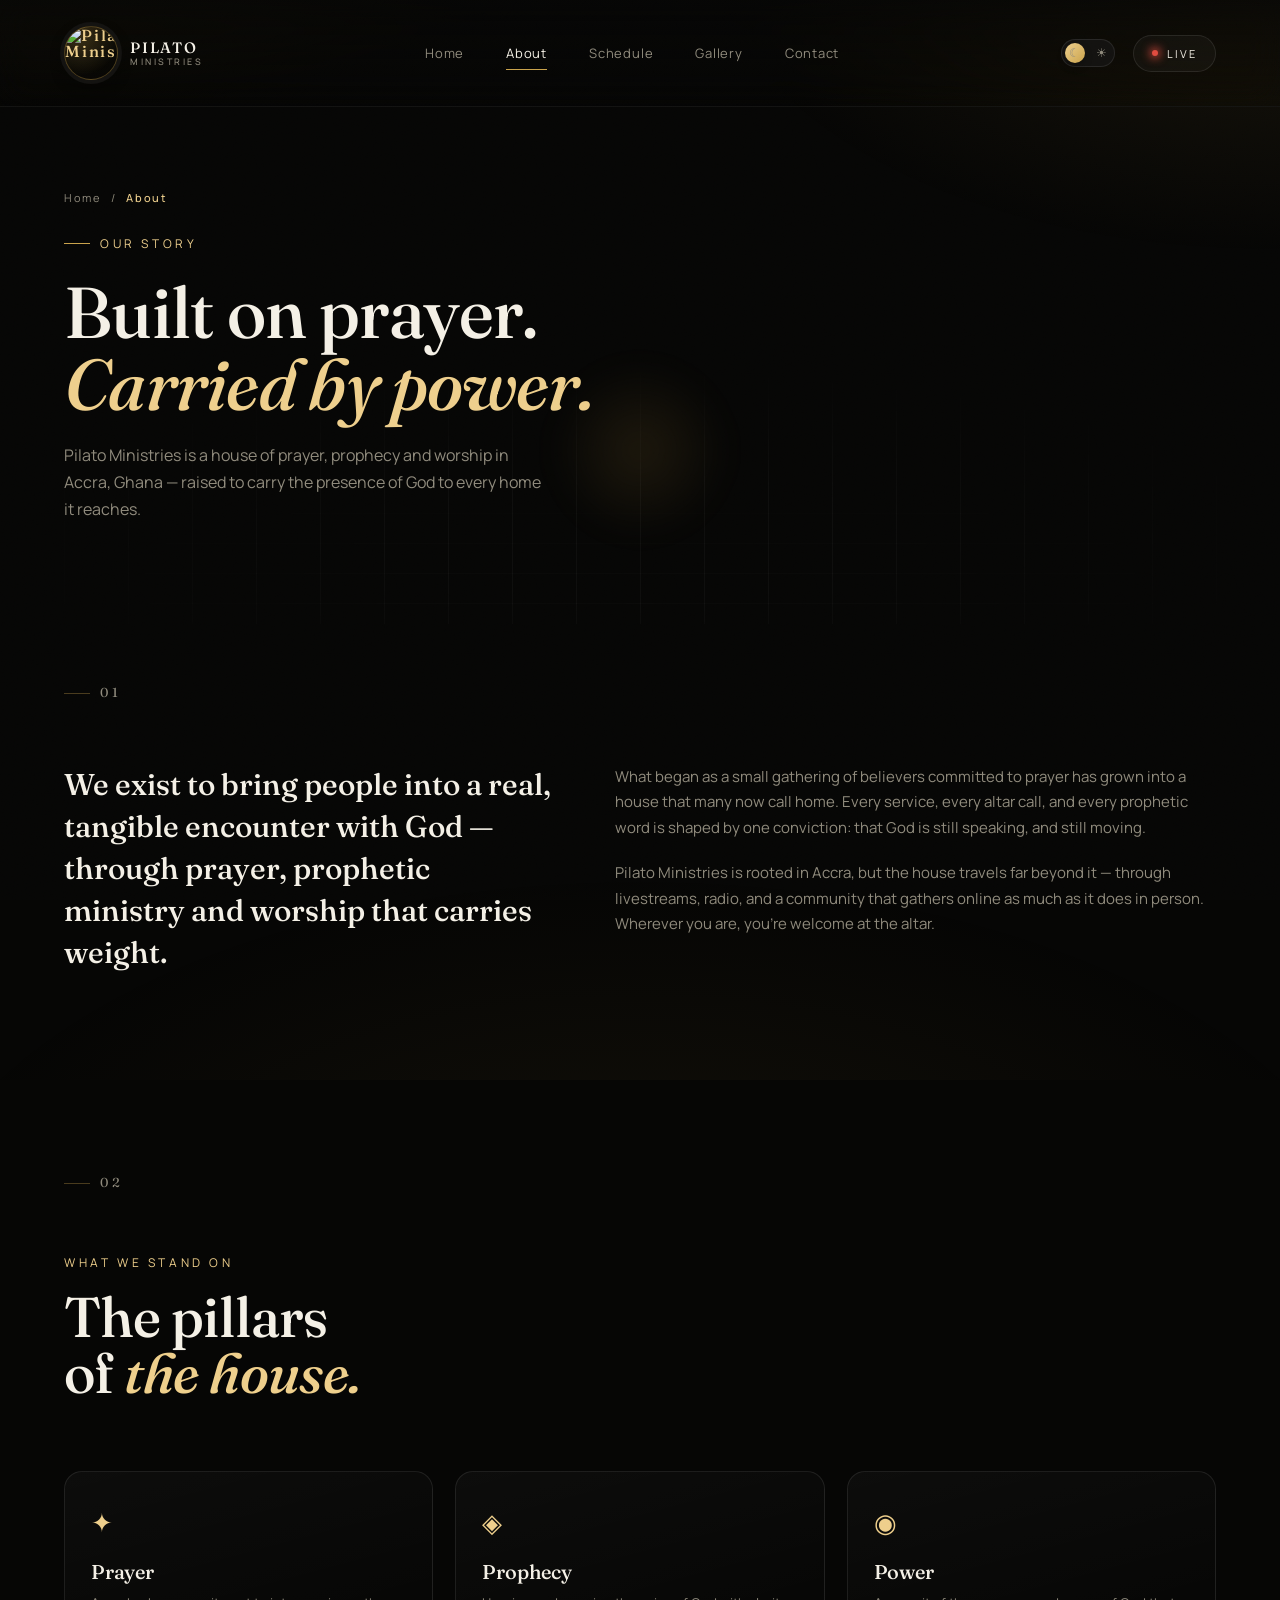
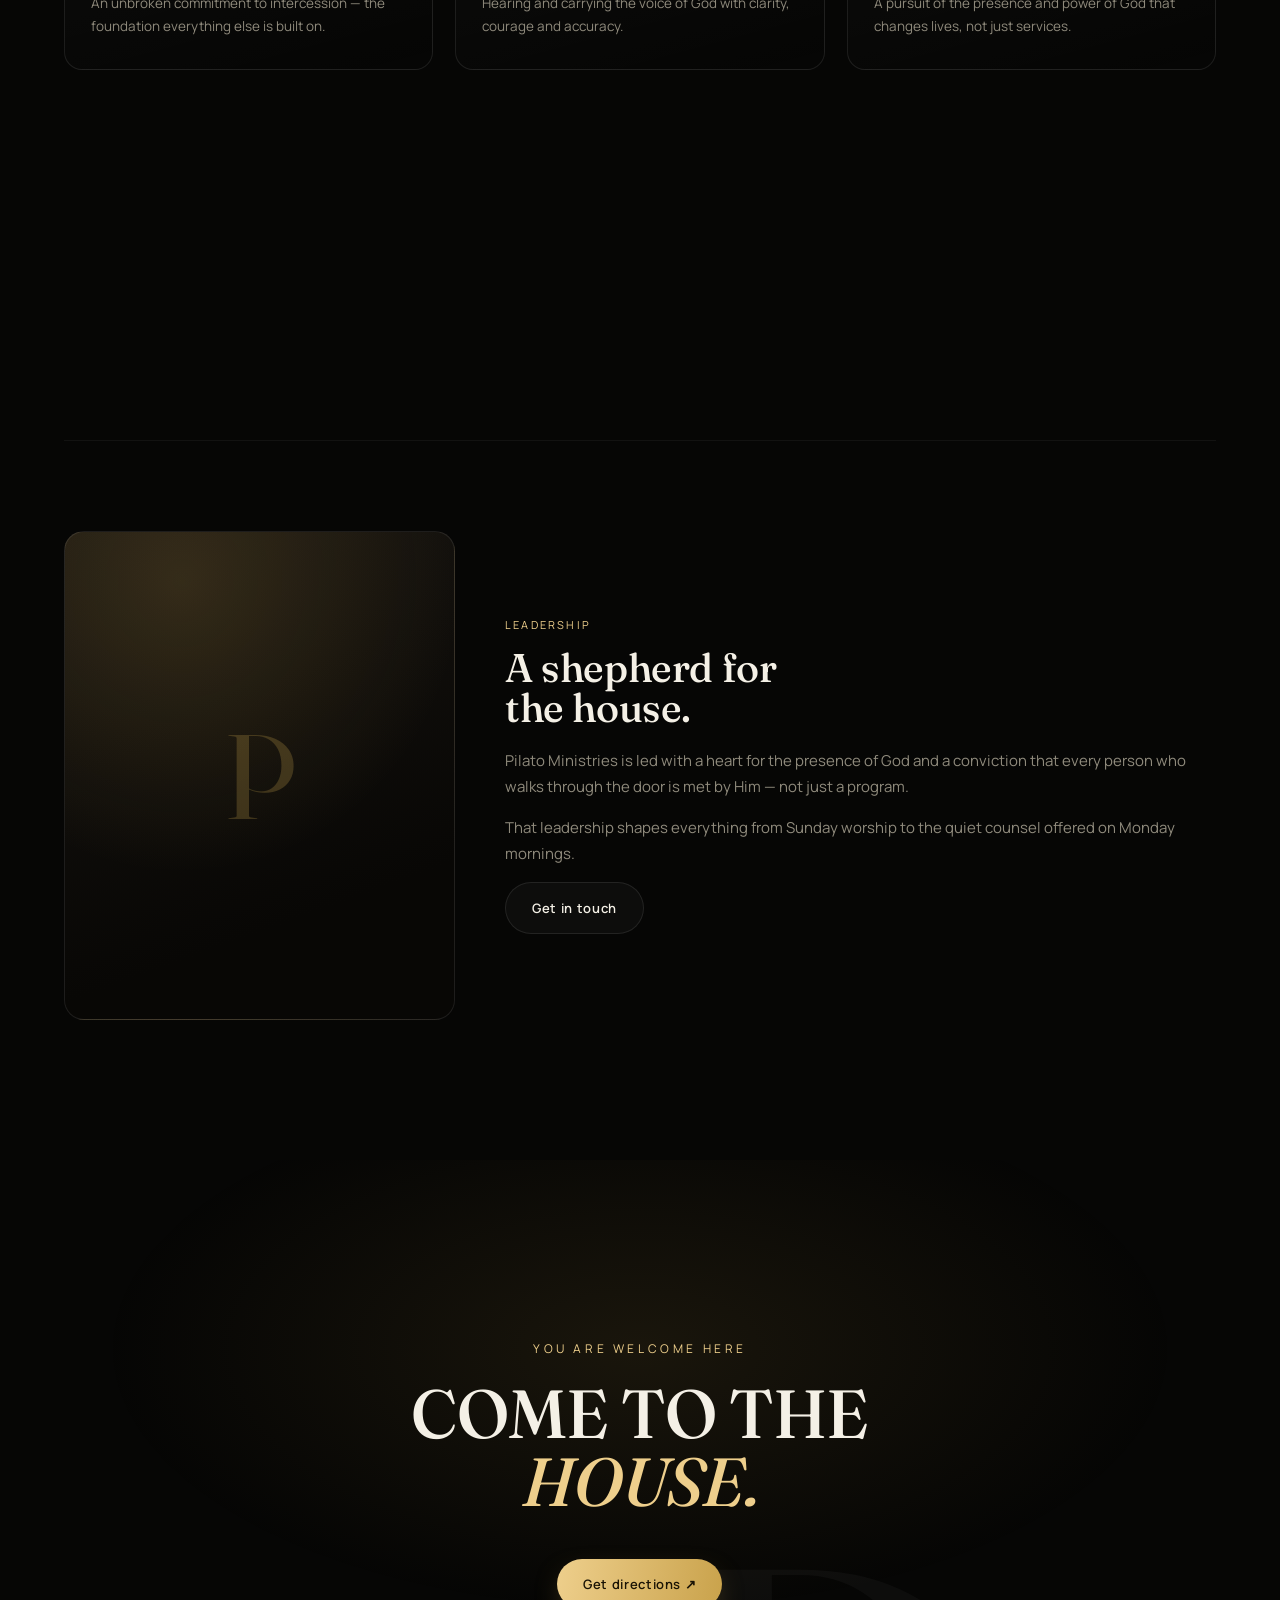
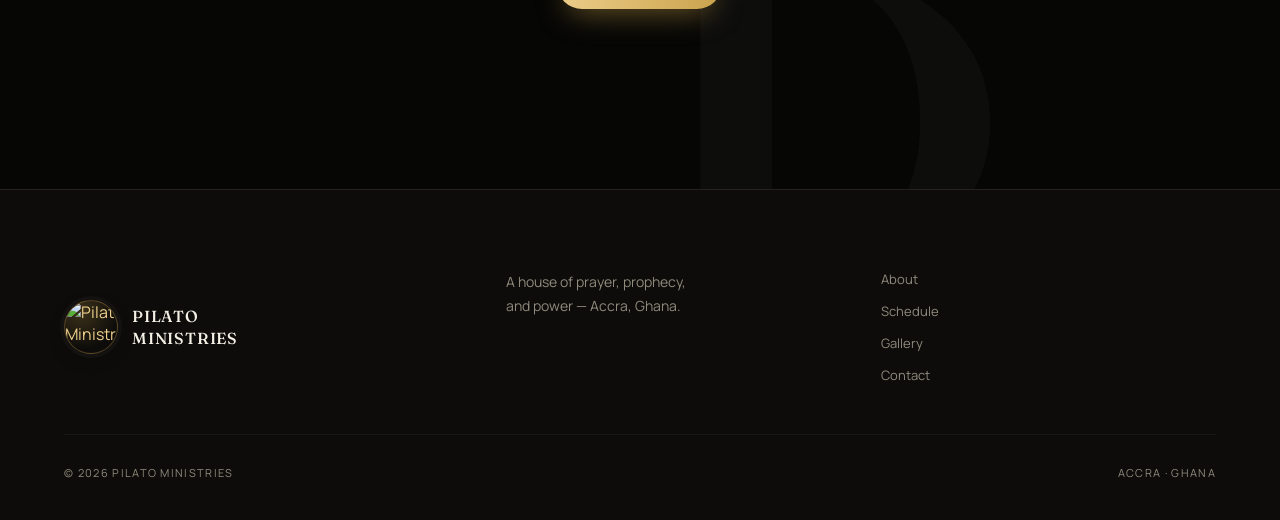
==== about.html @ 36002687 "Add files via upload" ====
<!DOCTYPE html>
<html lang="en">
<head>
 <meta charset="UTF-8">
 <meta name="viewport" content="width=device-width, initial-scale=1.0">
 <title>About — Pilato Ministries</title>
 <script>
 (function () {
 try {
 var t = localStorage.getItem("pilato-theme");
 if (t === "light") document.documentElement.setAttribute("data-theme", "light");
 } catch (e) {}
 })();
 </script>
 <link rel="preconnect" href="https://fonts.googleapis.com">
 <link rel="preconnect" href="https://fonts.gstatic.com" crossorigin>
 <link href="https://fonts.googleapis.com/css2?family=Fraunces:ital,opsz,wght@0,9..144,300;0,9..144,500;0,9..144,600;1,9..144,500&family=Manrope:wght@300;400;500;600;700;800&display=swap" rel="stylesheet">
 <link rel="stylesheet" href="styles.css">
 <link rel="icon" type="image/png" href="images/logo.png">
</head>

<body>

 <div class="noise"></div>
 <div class="cursor-glow"></div>

 <!-- NAV -->
 <header class="nav">
 <a href="index.html" class="logo">
 <span class="logo-mark"><img src="images/logo.png" alt="Pilato Ministries"></span>
 <span>
 PILATO
 <small>MINISTRIES</small>
 </span>
 </a>

 <nav>
 <a href="index.html">Home</a>
 <a href="about.html" class="active">About</a>
 <a href="schedule.html">Schedule</a>
 <a href="gallery.html">Gallery</a>
 <a href="contact.html">Contact</a>
 </nav>

 <div class="nav-right">
 <button class="theme-toggle" id="theme-toggle" aria-label="Toggle day mode">
 <span class="icon moon">☾</span>
 <span class="icon sun">☀</span>
 <span class="knob"></span>
 </button>

 <a href="index.html#live" class="nav-live">
 <i></i> LIVE
 </a>
 </div>
 </header>


 <main>

 <!-- PAGE HERO -->
 <section class="page-hero">

 <div class="hero-grid"></div>

 <div class="page-hero-inner">

 <div class="crumb">
 <a href="index.html">Home</a> / <em>About</em>
 </div>

 <div class="eyebrow">
 <span></span>
 OUR STORY
 </div>

 <h1>
 Built on prayer.
 <em>Carried by power.</em>
 </h1>

 <p>
 Pilato Ministries is a house of prayer, prophecy and worship in Accra,
 Ghana — raised to carry the presence of God to every home it reaches.
 </p>

 </div>

 </section>


 <!-- INTRO -->
 <section class="about-content">

 <div class="section-number">01</div>

 <div class="about-intro">

 <p class="lede">
 We exist to bring people into a real, tangible encounter with God —
 through prayer, prophetic ministry and worship that carries weight.
 </p>

 <div class="body-copy">
 <p>
 What began as a small gathering of believers committed to prayer has
 grown into a house that many now call home. Every service, every altar
 call, and every prophetic word is shaped by one conviction: that God is
 still speaking, and still moving.
 </p>
 <p>
 Pilato Ministries is rooted in Accra, but the house travels far beyond
 it — through livestreams, radio, and a community that gathers online as
 much as it does in person. Wherever you are, you're welcome at the
 altar.
 </p>
 </div>

 </div>

 </section>


 <!-- VALUES -->
 <section class="values">

 <div class="section-number">02</div>

 <div class="section-heading">
 <span>WHAT WE STAND ON</span>
 <h2>The pillars<br>of <em>the house.</em></h2>
 </div>

 <div class="value-grid">

 <div class="value-card">
 <div class="card-symbol">✦</div>
 <h3>Prayer</h3>
 <p>An unbroken commitment to intercession — the foundation everything else is built on.</p>
 </div>

 <div class="value-card">
 <div class="card-symbol">◈</div>
 <h3>Prophecy</h3>
 <p>Hearing and carrying the voice of God with clarity, courage and accuracy.</p>
 </div>

 <div class="value-card">
 <div class="card-symbol">◉</div>
 <h3>Power</h3>
 <p>A pursuit of the presence and power of God that changes lives, not just services.</p>
 </div>

 </div>

 </section>


 <!-- FOUNDER -->
 <section class="founder">

 <div class="founder-block">

 <div class="founder-portrait">P</div>

 <div class="founder-copy">
 <span class="mini-label">LEADERSHIP</span>
 <h2>A shepherd for<br>the house.</h2>
 <p>
 Pilato Ministries is led with a heart for the presence of God and a
 conviction that every person who walks through the door is met by
 Him — not just a program.
 </p>
 <p>
 That leadership shapes everything from Sunday worship to the quiet
 counsel offered on Monday mornings.
 </p>
 <a href="contact.html" class="btn secondary">Get in touch</a>
 </div>

 </div>

 </section>


 <!-- CTA -->
 <section class="final-section">

 <div class="giant-p">P</div>

 <span>YOU ARE WELCOME HERE</span>

 <h2>
 COME TO THE<br>
 <em>HOUSE.</em>
 </h2>

 <a href="contact.html" class="btn primary">
 Get directions ↗
 </a>

 </section>

 </main>


 <footer>

 <div class="footer-top">

 <div class="footer-logo">
 <span class="logo-mark"><img src="images/logo.png" alt="Pilato Ministries"></span>
 <strong>PILATO<br>MINISTRIES</strong>
 </div>

 <p>
 A house of prayer, prophecy,<br>
 and power — Accra, Ghana.
 </p>

 <div class="footer-links">
 <a href="about.html">About</a>
 <a href="schedule.html">Schedule</a>
 <a href="gallery.html">Gallery</a>
 <a href="contact.html">Contact</a>
 </div>

 </div>

 <div class="footer-bottom">
 <span>© 2026 PILATO MINISTRIES</span>
 <span>ACCRA · GHANA</span>
 </div>

 </footer>


 <script src="script.js"></script>

</body>
</html>
---- styles.css ----
/* =========================================
   PILATO MINISTRIES — DESIGN SYSTEM
========================================= */

:root {
  --black: #060605;
  --panel: #0d0c0a;
  --panel-2: #131210;
  --line: rgba(255, 255, 255, .09);
  --line-soft: rgba(255, 255, 255, .05);
  --cream: #f4f0e6;
  --muted: #8f8a7c;
  --gold: #c9a24b;
  --gold-hi: #eecf8c;
  --gold-dim: rgba(201, 162, 75, .35);

  --surface-glass: rgba(255, 255, 255, .03);
  --chip-bg: rgba(13, 12, 10, .75);
  --giant-tint: rgba(255, 255, 255, .03);
  --scrim: rgba(6, 6, 5, .75);
  --shadow-soft: rgba(0, 0, 0, .55);

  --serif: "Fraunces", "Times New Roman", serif;
  --sans: "Manrope", -apple-system, BlinkMacSystemFont, sans-serif;

  --ease: cubic-bezier(.16, 1, .3, 1);
}

/* ---- Day theme ---- */
html[data-theme="light"] {
  --black: #f6f1e6;
  --panel: #ffffff;
  --panel-2: #f4eee0;
  --line: rgba(20, 16, 8, .11);
  --line-soft: rgba(20, 16, 8, .06);
  --cream: #201a10;
  --muted: #746c5c;
  --gold: #a97a30;
  --gold-hi: #8c5f1d;
  --gold-dim: rgba(169, 122, 48, .3);

  --surface-glass: rgba(20, 16, 8, .035);
  --chip-bg: rgba(255, 255, 255, .82);
  --giant-tint: rgba(20, 16, 8, .045);
  --scrim: rgba(246, 241, 230, .8);
  --shadow-soft: rgba(60, 48, 20, .18);
}

* { margin: 0; padding: 0; box-sizing: border-box; }

html { scroll-behavior: smooth; }

body {
  background: var(--black);
  color: var(--cream);
  font-family: var(--sans);
  overflow-x: hidden;
  position: relative;
  transition: background-color .5s var(--ease), color .5s var(--ease);
}

body, header, footer, main, section, .nav, .toast, .theme-toggle .knob {
  transition-property: background-color, border-color, color, box-shadow;
  transition-duration: .5s;
  transition-timing-function: var(--ease);
}

a {
  color: inherit;
  text-decoration: none;
}

img { display: block; max-width: 100%; }

::selection { background: var(--gold-dim); color: var(--cream); }

/* =========================================
   AMBIENT LAYERS — noise + glow + grid
========================================= */

.noise {
  position: fixed;
  inset: 0;
  z-index: 999;
  pointer-events: none;
  opacity: .05;
  mix-blend-mode: overlay;
  background-image: url("data:image/svg+xml,%3Csvg xmlns='http://www.w3.org/2000/svg' width='140' height='140'%3E%3Cfilter id='n'%3E%3CfeTurbulence type='fractalNoise' baseFrequency='0.9' numOctaves='3' stitchTiles='stitch'/%3E%3C/filter%3E%3Crect width='100%25' height='100%25' filter='url(%23n)'/%3E%3C/svg%3E");
}

.cursor-glow { z-index: 998; }

body::before {
  content: "";
  position: fixed;
  inset: -20%;
  z-index: 0;
  pointer-events: none;
  background:
    radial-gradient(50% 40% at 18% -5%, rgba(201, 162, 75, .16), transparent 70%),
    radial-gradient(45% 35% at 85% 10%, rgba(201, 162, 75, .10), transparent 70%),
    radial-gradient(60% 45% at 50% 115%, rgba(201, 162, 75, .08), transparent 70%);
  animation: driftGlow 26s ease-in-out infinite alternate;
}

@keyframes driftGlow {
  0%   { transform: translate3d(0, 0, 0) scale(1); }
  100% { transform: translate3d(-2%, 2%, 0) scale(1.06); }
}

/* =========================================
   TYPE
========================================= */

h1, h2, h3, .logo, .giant-p {
  font-family: var(--serif);
  font-weight: 500;
  letter-spacing: -.01em;
  line-height: 1;
}

em { font-style: italic; color: var(--gold-hi); font-weight: 500; }

p { color: var(--muted); line-height: 1.7; font-weight: 400; }

/* =========================================
   NAV
========================================= */

.nav {
  position: fixed;
  top: 0; left: 0; right: 0;
  z-index: 500;
  display: flex;
  align-items: center;
  justify-content: space-between;
  padding: 26px 5vw;
  backdrop-filter: blur(16px) saturate(140%);
  background: linear-gradient(to bottom, var(--scrim), transparent);
  border-bottom: 1px solid var(--line-soft);
}

.logo {
  display: flex;
  align-items: center;
  gap: 12px;
  font-size: 15px;
  letter-spacing: .12em;
  color: var(--cream);
}

.logo-mark {
  width: 54px; height: 54px;
  flex-shrink: 0;
  display: grid; place-items: center;
  border: 1px solid var(--gold-dim);
  border-radius: 50%;
  color: var(--gold-hi);
  font-size: 16px;
  overflow: hidden;
  background: radial-gradient(circle at 30% 20%, rgba(201,162,75,.25), transparent 70%);
  box-shadow: 0 0 0 4px var(--panel-2), 0 6px 18px -6px rgba(0, 0, 0, .5);
  transition: transform .4s var(--ease), box-shadow .4s var(--ease);
}

.logo-mark img {
  width: 100%; height: 100%;
  object-fit: cover;
  object-position: center 15%;
}

.logo:hover .logo-mark { transform: scale(1.05); }

.logo small {
  display: block;
  font-family: var(--sans);
  font-size: 9px;
  letter-spacing: .28em;
  color: var(--muted);
  margin-top: 2px;
}

nav {
  display: flex;
  gap: 42px;
}

.nav nav a {
  position: relative;
  font-size: 13px;
  letter-spacing: .06em;
  color: var(--muted);
  transition: color .3s var(--ease);
}

.nav nav a::after {
  content: "";
  position: absolute;
  left: 0; bottom: -8px;
  width: 0; height: 1px;
  background: var(--gold);
  transition: width .35s var(--ease);
}

.nav nav a:hover,
.nav nav a.active { color: var(--cream); }
.nav nav a:hover::after,
.nav nav a.active::after { width: 100%; }

.nav-live {
  display: inline-flex;
  align-items: center;
  gap: 9px;
  padding: 10px 18px;
  border: 1px solid var(--line);
  border-radius: 100px;
  font-size: 11px;
  letter-spacing: .18em;
  color: var(--cream);
  background: var(--surface-glass);
}

.nav-live i {
  width: 6px; height: 6px;
  border-radius: 50%;
  background: #e14b3f;
  box-shadow: 0 0 10px 2px #e14b3f;
  animation: pulse 1.6s ease-in-out infinite;
}

@keyframes pulse {
  0%, 100% { opacity: 1; transform: scale(1); }
  50% { opacity: .4; transform: scale(.7); }
}

.nav-right {
  display: flex;
  align-items: center;
  gap: 18px;
}

.theme-toggle {
  position: relative;
  width: 54px;
  height: 28px;
  border-radius: 100px;
  border: 1px solid var(--line);
  background: var(--panel-2);
  display: inline-flex;
  align-items: center;
  justify-content: space-between;
  padding: 0 7px;
  cursor: pointer;
  flex-shrink: 0;
  transition: border-color .35s var(--ease);
}

.theme-toggle:hover { border-color: var(--gold-dim); }

.theme-toggle .icon {
  position: relative;
  z-index: 2;
  font-size: 12px;
  line-height: 1;
  color: var(--muted);
}

.theme-toggle .knob {
  position: absolute;
  top: 3px;
  left: 3px;
  width: 20px;
  height: 20px;
  border-radius: 50%;
  z-index: 1;
  background: linear-gradient(135deg, var(--gold-hi), var(--gold));
  box-shadow: 0 4px 10px -2px rgba(0, 0, 0, .4);
  transition: transform .45s var(--ease), background .45s var(--ease);
}

html[data-theme="light"] .theme-toggle .knob {
  transform: translateX(26px);
}

/* =========================================
   HERO
========================================= */

.hero {
  position: relative;
  min-height: 100vh;
  display: flex;
  align-items: center;
  padding: 0 5vw;
  overflow: hidden;
  isolation: isolate;
  perspective: 1200px;
}

.hero-grid {
  position: absolute;
  inset: -10% -10% -40%;
  background-image:
    linear-gradient(var(--line-soft) 1px, transparent 1px),
    linear-gradient(90deg, var(--line-soft) 1px, transparent 1px);
  background-size: 64px 64px;
  transform: rotateX(62deg) translateZ(-200px);
  mask-image: radial-gradient(60% 55% at 50% 40%, black 25%, transparent 78%);
  z-index: 0;
}

.hero-copy {
  position: relative;
  z-index: 2;
  max-width: 560px;
}

.eyebrow {
  display: flex;
  align-items: center;
  gap: 10px;
  font-size: 12px;
  letter-spacing: .3em;
  color: var(--gold-hi);
  margin-bottom: 28px;
}

.eyebrow span {
  width: 26px; height: 1px;
  background: var(--gold);
}

.hero h1 {
  font-size: clamp(52px, 8vw, 92px);
  color: var(--cream);
}

.hero h1 span {
  display: block;
  background: linear-gradient(100deg, var(--gold-hi), var(--gold) 55%, #7d612a);
  -webkit-background-clip: text;
  background-clip: text;
  color: transparent;
}

.hero p {
  margin-top: 26px;
  max-width: 380px;
  font-size: 16px;
}

.hero-buttons {
  display: flex;
  align-items: center;
  gap: 22px;
  margin-top: 44px;
}

.btn {
  display: inline-flex;
  align-items: center;
  gap: 10px;
  padding: 16px 26px;
  border-radius: 100px;
  font-size: 13px;
  letter-spacing: .05em;
  font-weight: 600;
  transition: transform .4s var(--ease), box-shadow .4s var(--ease), background .4s var(--ease);
  will-change: transform;
}

.btn.primary {
  background: linear-gradient(100deg, var(--gold-hi), var(--gold));
  color: #1a1305;
  box-shadow: 0 12px 30px -10px rgba(201, 162, 75, .55);
}

.btn.primary:hover { box-shadow: 0 16px 38px -8px rgba(201, 162, 75, .75); }

.btn.primary b {
  display: inline-grid;
  place-items: center;
  transition: transform .3s var(--ease);
}

.btn.primary:hover b { transform: translate(3px, -3px); }

.btn.secondary {
  color: var(--cream);
  border: 1px solid var(--line);
  background: var(--surface-glass);
}

.btn.secondary:hover {
  border-color: var(--gold-dim);
  background: rgba(201,162,75,.06);
}

/* ---- 3D orb scene ---- */

.orb-scene {
  position: absolute;
  right: 6vw;
  top: 50%;
  z-index: 1;
  width: 480px;
  height: 480px;
  transform-style: preserve-3d;
  transform: translateY(-50%);
  will-change: transform;
}

.orbit {
  position: absolute;
  inset: 0;
  border-radius: 50%;
  border: 1px solid var(--line);
  transform-style: preserve-3d;
}

.orbit-one   { animation: spin 22s linear infinite; transform: rotateX(72deg) rotateZ(0deg); }
.orbit-two   { inset: 40px; animation: spin 30s linear infinite reverse; transform: rotateX(72deg) rotateY(30deg); border-color: var(--gold-dim); }
.orbit-three { inset: 80px; animation: spin 40s linear infinite; transform: rotateX(72deg) rotateY(-40deg); }

@keyframes spin {
  from { transform: rotateX(72deg) rotateZ(0deg); }
  to   { transform: rotateX(72deg) rotateZ(360deg); }
}

.holy-orb {
  position: absolute;
  inset: 130px;
  border-radius: 50%;
  background:
    radial-gradient(circle at 32% 28%, rgba(255, 245, 220, .9), transparent 45%),
    radial-gradient(circle at 60% 70%, rgba(201, 162, 75, .55), rgba(20, 15, 5, .9) 70%);
  box-shadow:
    0 0 60px 10px rgba(201, 162, 75, .35),
    0 0 140px 40px rgba(201, 162, 75, .18),
    inset 0 0 40px rgba(0, 0, 0, .5);
  animation: breathe 5s ease-in-out infinite;
}

@keyframes breathe {
  0%, 100% { transform: scale(1); }
  50% { transform: scale(1.035); }
}

.orb-inner {
  position: absolute;
  inset: 0;
  display: grid;
  place-items: center;
  font-family: var(--serif);
  font-size: 46px;
  color: rgba(10, 8, 3, .55);
}

.orb-label {
  position: absolute;
  display: flex;
  align-items: center;
  gap: 8px;
  padding: 8px 16px;
  border: 1px solid var(--line);
  border-radius: 100px;
  font-size: 11px;
  letter-spacing: .18em;
  color: var(--cream);
  background: var(--chip-bg);
  backdrop-filter: blur(8px);
  transform: translateZ(60px);
}

.orb-label small { color: var(--gold-hi); font-size: 10px; }

.label-one   { top: 6%;  left: -8%; }
.label-two   { top: 46%; right: -14%; }
.label-three { bottom: 4%; left: 4%; }

.hero-bottom {
  position: absolute;
  left: 5vw;
  bottom: 44px;
  display: flex;
  align-items: center;
  gap: 14px;
  z-index: 2;
}

.hero-bottom span {
  font-size: 11px;
  letter-spacing: .25em;
  color: var(--muted);
}

.scroll-line {
  width: 60px; height: 1px;
  background: var(--line);
  position: relative;
  overflow: hidden;
}

.scroll-line::after {
  content: "";
  position: absolute;
  inset: 0;
  background: var(--gold);
  animation: travel 2.4s ease-in-out infinite;
}

@keyframes travel {
  0% { transform: translateX(-100%); }
  50% { transform: translateX(0); }
  100% { transform: translateX(100%); }
}

/* =========================================
   SHARED SECTION SCAFFOLDING
========================================= */

main section {
  position: relative;
  padding: 140px 5vw;
}

.section-number {
  position: absolute;
  top: 60px;
  left: 5vw;
  font-family: var(--serif);
  font-size: 13px;
  letter-spacing: .3em;
  color: var(--muted);
}

.section-number::before {
  content: "";
  display: inline-block;
  width: 26px; height: 1px;
  background: var(--gold-dim);
  margin-right: 10px;
  vertical-align: middle;
}

.section-heading {
  margin-bottom: 70px;
}

.section-heading span,
.channel-intro span {
  display: block;
  font-size: 12px;
  letter-spacing: .3em;
  color: var(--gold-hi);
  margin-bottom: 18px;
}

.section-heading h2,
.channel-intro h2 {
  font-size: clamp(34px, 5vw, 56px);
  color: var(--cream);
}

/* =========================================
   LIVE SECTION
========================================= */

.live-section { background: var(--panel); }

.live-stage {
  display: grid;
  grid-template-columns: 1.6fr 1fr;
  gap: 28px;
}

.live-screen {
  position: relative;
  border-radius: 20px;
  min-height: 460px;
  overflow: hidden;
  border: 1px solid var(--line);
  background: linear-gradient(160deg, #171410, #080705 70%);
  display: flex;
  flex-direction: column;
  justify-content: space-between;
  padding: 34px;
  transition: transform .5s var(--ease);
}

.screen-glow {
  position: absolute;
  inset: 0;
  background: radial-gradient(60% 60% at 70% 20%, rgba(201, 162, 75, .22), transparent 70%);
  pointer-events: none;
}

.live-badge {
  align-self: flex-start;
  display: inline-flex;
  align-items: center;
  gap: 8px;
  padding: 8px 16px;
  border-radius: 100px;
  border: 1px solid var(--line);
  font-size: 11px;
  letter-spacing: .18em;
  background: rgba(0,0,0,.3);
  position: relative;
  z-index: 2;
}

.live-badge i {
  width: 6px; height: 6px;
  border-radius: 50%;
  background: #e14b3f;
  box-shadow: 0 0 10px 2px #e14b3f;
  animation: pulse 1.6s ease-in-out infinite;
}

.play {
  position: absolute;
  top: 50%; left: 50%;
  transform: translate(-50%, -50%);
  width: 92px; height: 92px;
  border-radius: 50%;
  display: grid;
  place-items: center;
  color: var(--cream);
  font-size: 26px;
  border: 1px solid var(--line);
  background: var(--surface-glass);
  backdrop-filter: blur(6px);
  cursor: pointer;
  transition: transform .4s var(--ease), background .4s var(--ease), border-color .4s var(--ease);
}

.play::before {
  content: "";
  position: absolute;
  inset: -14px;
  border-radius: 50%;
  border: 1px solid var(--gold-dim);
  animation: ring 2.2s ease-out infinite;
}

@keyframes ring {
  0% { transform: scale(.85); opacity: 1; }
  100% { transform: scale(1.35); opacity: 0; }
}

.live-screen:hover .play {
  transform: translate(-50%, -50%) scale(1.08);
  border-color: var(--gold);
  background: rgba(201,162,75,.1);
}

.screen-content {
  position: relative;
  z-index: 2;
}

.screen-content small {
  display: block;
  font-size: 11px;
  letter-spacing: .2em;
  color: var(--muted);
  margin-bottom: 8px;
}

.screen-content strong {
  font-family: var(--serif);
  font-weight: 500;
  font-size: clamp(26px, 3vw, 38px);
  color: var(--cream);
}

.screen-meta {
  position: relative;
  z-index: 2;
  display: flex;
  justify-content: space-between;
  font-size: 11px;
  letter-spacing: .15em;
  color: var(--muted);
  padding-top: 20px;
  border-top: 1px solid var(--line-soft);
}

.live-side {
  border-radius: 20px;
  border: 1px solid var(--line);
  background: var(--panel-2);
  padding: 34px;
  display: flex;
  flex-direction: column;
  justify-content: space-between;
}

.mini-label {
  font-size: 11px;
  letter-spacing: .2em;
  color: var(--gold-hi);
}

.live-side h3 {
  margin-top: 18px;
  font-size: 28px;
  color: var(--cream);
}

.next-time {
  display: flex;
  align-items: baseline;
  gap: 14px;
  margin-top: 30px;
  padding-top: 24px;
  border-top: 1px solid var(--line-soft);
}

.next-time strong {
  font-family: var(--serif);
  font-size: 44px;
  color: var(--gold-hi);
}

.next-time span {
  font-size: 11px;
  letter-spacing: .1em;
  color: var(--muted);
  line-height: 1.5;
}

.live-side > a {
  margin-top: 30px;
  font-size: 12px;
  letter-spacing: .1em;
  color: var(--cream);
  display: inline-flex;
  align-items: center;
  gap: 8px;
  transition: gap .3s var(--ease), color .3s var(--ease);
}

.live-side > a:hover { gap: 14px; color: var(--gold-hi); }

/* =========================================
   SERVICES
========================================= */

.service-grid {
  display: grid;
  grid-template-columns: repeat(4, 1fr);
  gap: 22px;
}

.service-card {
  position: relative;
  padding: 34px 26px 30px;
  border-radius: 18px;
  border: 1px solid var(--line);
  background: linear-gradient(165deg, var(--surface-glass), transparent);
  transform-style: preserve-3d;
  transition: transform .35s var(--ease), border-color .35s var(--ease), box-shadow .35s var(--ease);
  will-change: transform;
}

.service-card:hover {
  border-color: var(--gold-dim);
  box-shadow: 0 30px 50px -20px rgba(0,0,0,.6);
}

.service-card.featured {
  background: linear-gradient(165deg, rgba(201,162,75,.14), rgba(201,162,75,.02));
  border-color: var(--gold-dim);
}

.card-number {
  position: absolute;
  top: 26px; right: 26px;
  font-size: 11px;
  letter-spacing: .1em;
  color: var(--muted);
}

.card-symbol {
  font-size: 26px;
  color: var(--gold-hi);
  margin-bottom: 30px;
}

.service-card .day {
  display: block;
  font-size: 11px;
  letter-spacing: .2em;
  color: var(--muted);
  margin-bottom: 10px;
}

.service-card h3 {
  font-size: 24px;
  color: var(--cream);
  margin-bottom: 10px;
}

.service-card strong {
  display: block;
  font-family: var(--sans);
  font-size: 13px;
  letter-spacing: .05em;
  color: var(--gold-hi);
  margin-bottom: 16px;
}

.service-card p {
  font-size: 13.5px;
  margin-bottom: 26px;
}

.service-card > a {
  font-size: 12px;
  letter-spacing: .1em;
  color: var(--cream);
  display: inline-flex;
  gap: 8px;
  transition: gap .3s var(--ease), color .3s var(--ease);
}

.service-card > a:hover { gap: 14px; color: var(--gold-hi); }

/* =========================================
   CHANNELS
========================================= */

.channels {
  display: grid;
  grid-template-columns: .8fr 1.4fr;
  gap: 60px;
  align-items: start;
}

.channel-intro { position: sticky; top: 140px; }

.channel-stack {
  display: flex;
  flex-direction: column;
}

.channel {
  display: flex;
  align-items: center;
  gap: 26px;
  padding: 30px 10px;
  border-bottom: 1px solid var(--line-soft);
  transition: padding-left .35s var(--ease), background .35s var(--ease);
}

.channel:first-child { border-top: 1px solid var(--line-soft); }

.channel:hover {
  padding-left: 24px;
  background: linear-gradient(90deg, rgba(201,162,75,.06), transparent);
}

.channel-icon {
  width: 54px; height: 54px;
  display: grid;
  place-items: center;
  border-radius: 50%;
  border: 1px solid var(--line);
  font-size: 12px;
  letter-spacing: .05em;
  color: var(--gold-hi);
  flex-shrink: 0;
}

.channel div { flex: 1; }

.channel small {
  display: block;
  font-size: 11px;
  letter-spacing: .18em;
  color: var(--muted);
  margin-bottom: 8px;
}

.channel h3 {
  font-size: 24px;
  color: var(--cream);
  font-weight: 500;
}

.channel b {
  font-size: 18px;
  color: var(--muted);
  transition: transform .35s var(--ease), color .35s var(--ease);
}

.channel:hover b {
  color: var(--gold-hi);
  transform: translate(4px, -4px);
}

/* =========================================
   FINAL CTA
========================================= */

.final-section {
  text-align: center;
  padding: 180px 5vw;
  position: relative;
  overflow: hidden;
  background: radial-gradient(60% 60% at 50% 30%, rgba(201,162,75,.10), transparent 70%);
}

.giant-p {
  position: absolute;
  top: 50%; left: 50%;
  transform: translate(-50%, -55%);
  font-size: 46vw;
  color: var(--giant-tint);
  z-index: 0;
  pointer-events: none;
  line-height: 1;
}

.final-section span {
  position: relative;
  z-index: 1;
  display: block;
  font-size: 12px;
  letter-spacing: .3em;
  color: var(--gold-hi);
  margin-bottom: 22px;
}

.final-section h2 {
  position: relative;
  z-index: 1;
  font-size: clamp(38px, 6vw, 68px);
  color: var(--cream);
  margin-bottom: 44px;
}

.final-section .btn { position: relative; z-index: 1; }

/* =========================================
   FOOTER
========================================= */

footer {
  border-top: 1px solid var(--line);
  padding: 80px 5vw 40px;
  background: var(--panel);
}

.footer-top {
  display: grid;
  grid-template-columns: 1.2fr 1fr 1fr;
  gap: 40px;
  padding-bottom: 50px;
}

.footer-logo {
  display: flex;
  align-items: center;
  gap: 14px;
}

.footer-logo strong {
  font-family: var(--serif);
  font-weight: 500;
  font-size: 16px;
  letter-spacing: .05em;
  line-height: 1.4;
}

.footer-top p { font-size: 14px; max-width: 260px; }

.footer-links {
  display: flex;
  flex-direction: column;
  gap: 14px;
  font-size: 13px;
}

.footer-links a { color: var(--muted); transition: color .3s var(--ease); }
.footer-links a:hover { color: var(--gold-hi); }

.footer-bottom {
  display: flex;
  justify-content: space-between;
  padding-top: 30px;
  border-top: 1px solid var(--line-soft);
  font-size: 11px;
  letter-spacing: .12em;
  color: var(--muted);
}

/* =========================================
   SCROLL REVEAL
========================================= */

.cursor-glow {
  position: fixed;
  top: 0;
  left: 0;
  width: 180px;
  height: 180px;
  border-radius: 50%;
  pointer-events: none;
  z-index: 998;
  transform: translate(-50%, -50%);
  background: radial-gradient(
    circle,
    rgba(199, 154, 66, .12),
    transparent 70%
  );
  filter: blur(15px);
  will-change: transform;
}

.section-heading,
.live-stage,
.service-card,
.channel,
.final-section > * {
  opacity: 0;
  transform: translateY(35px);
  transition: opacity .9s var(--ease), transform .9s var(--ease);
}

.service-card:nth-child(1) { transition-delay: .05s; }
.service-card:nth-child(2) { transition-delay: .12s; }
.service-card:nth-child(3) { transition-delay: .19s; }
.service-card:nth-child(4) { transition-delay: .26s; }

.revealed {
  opacity: 1 !important;
  transform: translateY(0) !important;
}

/* =========================================
   TOAST (coming soon notices)
========================================= */

.soon { cursor: pointer; }

.toast {
  position: fixed;
  left: 50%;
  bottom: 40px;
  z-index: 1000;
  transform: translate(-50%, 20px);
  padding: 14px 26px;
  border-radius: 100px;
  border: 1px solid var(--gold-dim);
  background: var(--chip-bg);
  backdrop-filter: blur(10px);
  color: var(--cream);
  font-size: 13px;
  letter-spacing: .04em;
  opacity: 0;
  pointer-events: none;
  transition: opacity .4s var(--ease), transform .4s var(--ease);
  box-shadow: 0 20px 40px -15px rgba(0, 0, 0, .6);
}

.toast.show {
  opacity: 1;
  transform: translate(-50%, 0);
}

/* =========================================
   SUBPAGE HERO
========================================= */

.page-hero {
  position: relative;
  padding: 190px 5vw 100px;
  overflow: hidden;
  isolation: isolate;
}

.page-hero .hero-grid { opacity: .7; }

.page-hero-inner { position: relative; z-index: 2; max-width: 720px; }

.page-hero .eyebrow { margin-bottom: 24px; }

.page-hero h1 {
  font-size: clamp(42px, 6.5vw, 72px);
  color: var(--cream);
}

.page-hero h1 em { display: block; }

.page-hero p {
  margin-top: 22px;
  max-width: 480px;
  font-size: 16px;
}

.page-hero .crumb {
  position: relative;
  z-index: 2;
  display: flex;
  align-items: center;
  gap: 10px;
  font-size: 11px;
  letter-spacing: .15em;
  color: var(--muted);
  margin-bottom: 30px;
}

.page-hero .crumb a { color: var(--muted); transition: color .3s var(--ease); }
.page-hero .crumb a:hover { color: var(--gold-hi); }
.page-hero .crumb em { color: var(--gold-hi); font-style: normal; }

/* =========================================
   ABOUT PAGE
========================================= */

.about-intro {
  display: grid;
  grid-template-columns: .9fr 1.1fr;
  gap: 60px;
  align-items: start;
}

.about-intro .lede {
  font-family: var(--serif);
  font-size: clamp(22px, 2.6vw, 30px);
  color: var(--cream);
  line-height: 1.4;
  font-weight: 500;
}

.about-intro .body-copy p { margin-bottom: 20px; font-size: 15px; }

.value-grid {
  display: grid;
  grid-template-columns: repeat(3, 1fr);
  gap: 22px;
}

.value-card {
  padding: 32px 26px;
  border-radius: 18px;
  border: 1px solid var(--line);
  background: linear-gradient(165deg, var(--surface-glass), transparent);
  transition: border-color .35s var(--ease), transform .35s var(--ease);
}

.value-card:hover { border-color: var(--gold-dim); transform: translateY(-6px); }

.value-card .card-symbol { margin-bottom: 22px; }

.value-card h3 { font-size: 20px; color: var(--cream); margin-bottom: 10px; }
.value-card p { font-size: 13.5px; }

.founder-block {
  display: grid;
  grid-template-columns: .55fr 1fr;
  gap: 50px;
  align-items: center;
  border-top: 1px solid var(--line-soft);
  padding-top: 90px;
  margin-top: 90px;
}

.founder-portrait {
  aspect-ratio: 4 / 5;
  border-radius: 20px;
  border: 1px solid var(--line);
  background:
    radial-gradient(120% 100% at 30% 10%, rgba(201,162,75,.18), transparent 60%),
    linear-gradient(160deg, #171410, #080705 75%);
  display: grid;
  place-items: center;
  font-family: var(--serif);
  font-size: 120px;
  color: rgba(201, 162, 75, .25);
}

.founder-copy .mini-label { display: block; margin-bottom: 16px; }
.founder-copy h2 { font-size: clamp(28px, 3.4vw, 40px); color: var(--cream); margin-bottom: 20px; }
.founder-copy p { font-size: 15px; margin-bottom: 16px; }

/* =========================================
   SCHEDULE PAGE
========================================= */

.schedule-list {
  display: flex;
  flex-direction: column;
}

.schedule-row {
  display: grid;
  grid-template-columns: 80px 1fr 200px 160px auto;
  align-items: center;
  gap: 24px;
  padding: 30px 20px;
  border-bottom: 1px solid var(--line-soft);
  transition: background .35s var(--ease), padding-left .35s var(--ease);
}

.schedule-list .schedule-row:first-child { border-top: 1px solid var(--line-soft); }

.schedule-row:hover {
  background: linear-gradient(90deg, rgba(201,162,75,.06), transparent);
  padding-left: 32px;
}

.schedule-row .card-symbol { margin: 0; font-size: 22px; }

.schedule-row .row-title h3 { font-size: 22px; color: var(--cream); margin-bottom: 6px; }
.schedule-row .row-title span { font-size: 12.5px; color: var(--muted); }

.schedule-row .row-day {
  font-size: 11px;
  letter-spacing: .2em;
  color: var(--gold-hi);
}

.schedule-row .row-time {
  font-family: var(--serif);
  font-size: 22px;
  color: var(--cream);
}

.schedule-row .row-link {
  font-size: 12px;
  letter-spacing: .1em;
  color: var(--cream);
  display: inline-flex;
  gap: 8px;
  justify-self: end;
  transition: gap .3s var(--ease), color .3s var(--ease);
}

.schedule-row .row-link:hover { gap: 14px; color: var(--gold-hi); }

.schedule-note {
  margin-top: 60px;
  padding: 34px;
  border-radius: 18px;
  border: 1px solid var(--gold-dim);
  background: linear-gradient(165deg, rgba(201,162,75,.10), transparent);
  display: flex;
  align-items: center;
  justify-content: space-between;
  gap: 30px;
}

.schedule-note h3 { font-size: 20px; color: var(--cream); margin-bottom: 8px; }
.schedule-note p { font-size: 13.5px; max-width: 420px; }

/* =========================================
   GALLERY PAGE
========================================= */

.gallery-grid {
  display: grid;
  grid-template-columns: repeat(3, 1fr);
  grid-auto-rows: 260px;
  gap: 18px;
}

.gallery-grid .g-tall { grid-row: span 2; }
.gallery-grid .g-wide { grid-column: span 2; }

.gallery-tile {
  position: relative;
  border-radius: 16px;
  overflow: hidden;
  border: 1px solid var(--line);
  background: linear-gradient(155deg, #17140f, #0a0906 80%);
  display: flex;
  align-items: flex-end;
  padding: 22px;
  isolation: isolate;
}

.gallery-tile img {
  position: absolute;
  inset: 0;
  width: 100%;
  height: 100%;
  object-fit: cover;
  transition: transform .6s var(--ease);
}

.gallery-tile:hover img { transform: scale(1.06); }

.gallery-tile::before {
  content: "";
  position: absolute;
  inset: 0;
  background:
    radial-gradient(70% 60% at 30% 20%, rgba(201,162,75,.16), transparent 65%),
    linear-gradient(to top, rgba(0,0,0,.55), transparent 55%);
  z-index: 1;
}

.gallery-tile .tile-mark {
  position: relative;
  z-index: 2;
  font-family: var(--serif);
  font-size: 30px;
  color: rgba(201, 162, 75, .5);
}

.gallery-tile span {
  position: relative;
  z-index: 2;
  font-size: 12px;
  letter-spacing: .1em;
  color: var(--cream);
}

/* =========================================
   GALLERY — VIDEO HIGHLIGHTS
========================================= */

.video-grid {
  display: grid;
  grid-template-columns: repeat(4, 1fr);
  gap: 22px;
}

.video-tile {
  position: relative;
  border-radius: 16px;
  overflow: hidden;
  border: 1px solid var(--line);
  aspect-ratio: 3 / 4;
  background: linear-gradient(155deg, #17140f, #0a0906 80%);
  cursor: pointer;
  isolation: isolate;
  transition: border-color .35s var(--ease), transform .35s var(--ease);
}

.video-tile:hover { border-color: var(--gold-dim); transform: translateY(-4px); }

.video-tile video {
  position: absolute;
  inset: 0;
  width: 100%;
  height: 100%;
  object-fit: cover;
}

.video-overlay {
  position: absolute;
  inset: 0;
  z-index: 2;
  display: flex;
  align-items: center;
  justify-content: center;
  background: linear-gradient(to top, rgba(0, 0, 0, .6), transparent 55%);
  transition: opacity .35s var(--ease), background .35s var(--ease);
  pointer-events: none;
}

.video-play {
  pointer-events: auto;
  width: 58px;
  height: 58px;
  border-radius: 50%;
  border: 1px solid rgba(255, 255, 255, .5);
  background: rgba(13, 12, 10, .55);
  backdrop-filter: blur(6px);
  color: #fff;
  font-size: 15px;
  display: grid;
  place-items: center;
  cursor: pointer;
  transition: transform .35s var(--ease), background .35s var(--ease), border-color .35s var(--ease);
}

.video-tile:hover .video-play {
  transform: scale(1.08);
  border-color: var(--gold-hi);
}

.video-tile.playing .video-overlay {
  opacity: 0;
}

.video-tile.playing:hover .video-overlay {
  opacity: 1;
  background: linear-gradient(to top, rgba(0, 0, 0, .45), transparent 70%);
}

.video-play { font-size: 0; }
.video-play::before { font-size: 13px; }
.video-tile.playing .video-play::before { content: "❚❚"; }
.video-tile:not(.playing) .video-play::before { content: "▶"; margin-left: 3px; }

.video-caption {
  position: absolute;
  left: 16px;
  bottom: 14px;
  z-index: 3;
  font-size: 11px;
  letter-spacing: .15em;
  color: #fff;
  pointer-events: none;
  opacity: 0;
  transform: translateY(6px);
  transition: opacity .3s var(--ease), transform .3s var(--ease);
}

.video-tile:hover .video-caption { opacity: 1; transform: translateY(0); }

/* =========================================
   CONTACT PAGE
========================================= */

.contact-layout {
  display: grid;
  grid-template-columns: 1fr 1.1fr;
  gap: 60px;
}

.contact-info {
  display: flex;
  flex-direction: column;
  gap: 34px;
}

.info-block {
  padding: 28px;
  border-radius: 16px;
  border: 1px solid var(--line);
  background: linear-gradient(165deg, var(--surface-glass), transparent);
}

.info-block .mini-label { display: block; margin-bottom: 14px; }
.info-block strong { display: block; font-size: 18px; color: var(--cream); margin-bottom: 6px; font-weight: 600; }
.info-block p { font-size: 13.5px; }
.info-block a { color: var(--gold-hi); }

.contact-map {
  border-radius: 20px;
  border: 1px solid var(--line);
  min-height: 200px;
  background:
    radial-gradient(60% 60% at 30% 30%, rgba(201,162,75,.14), transparent 70%),
    repeating-linear-gradient(0deg, var(--line-soft) 0 1px, transparent 1px 40px),
    repeating-linear-gradient(90deg, var(--line-soft) 0 1px, transparent 1px 40px),
    linear-gradient(160deg, #14120e, #0a0906);
  display: grid;
  place-items: center;
  color: var(--muted);
  font-size: 12px;
  letter-spacing: .15em;
  text-align: center;
  gap: 10px;
}

.contact-map span { color: var(--gold-hi); font-size: 22px; }

.contact-form {
  padding: 40px;
  border-radius: 20px;
  border: 1px solid var(--line);
  background: var(--panel-2);
  display: flex;
  flex-direction: column;
  gap: 20px;
}

.form-row { display: grid; grid-template-columns: 1fr 1fr; gap: 20px; }

.field { display: flex; flex-direction: column; gap: 10px; }

.field label {
  font-size: 11px;
  letter-spacing: .15em;
  color: var(--muted);
}

.field input,
.field textarea {
  font-family: var(--sans);
  font-size: 14px;
  color: var(--cream);
  background: var(--surface-glass);
  border: 1px solid var(--line);
  border-radius: 10px;
  padding: 14px 16px;
  outline: none;
  resize: none;
  transition: border-color .3s var(--ease), background .3s var(--ease);
}

.field input:focus,
.field textarea:focus {
  border-color: var(--gold-dim);
  background: rgba(201,162,75,.05);
}

.contact-form .btn {
  align-self: flex-start;
  margin-top: 6px;
  border: none;
  cursor: pointer;
  font-family: var(--sans);
}

.form-status {
  font-size: 12.5px;
  letter-spacing: .05em;
  color: var(--gold-hi);
  min-height: 16px;
}

/* =========================================
   RESPONSIVE
========================================= */

@media (max-width: 1100px) {
  .service-grid { grid-template-columns: repeat(2, 1fr); }
  .channels { grid-template-columns: 1fr; }
  .channel-intro { position: static; margin-bottom: 20px; }
  .orb-scene { width: 360px; height: 360px; right: 2vw; opacity: .55; }
  .about-intro { grid-template-columns: 1fr; }
  .founder-block { grid-template-columns: 1fr; }
  .founder-portrait { max-width: 320px; }
  .value-grid { grid-template-columns: 1fr 1fr; }
  .contact-layout { grid-template-columns: 1fr; }
  .gallery-grid { grid-template-columns: repeat(2, 1fr); }
  .video-grid { grid-template-columns: repeat(2, 1fr); }
}

@media (max-width: 860px) {
  .nav nav { display: none; }
  .live-stage { grid-template-columns: 1fr; }
  .footer-top { grid-template-columns: 1fr; gap: 30px; }
  .orb-scene { display: none; }
  .hero-copy { max-width: 100%; }
  .schedule-row { grid-template-columns: 50px 1fr; grid-template-areas: "sym title" "sym day" "sym time" "sym link"; row-gap: 10px; }
  .schedule-row .row-day, .schedule-row .row-time, .schedule-row .row-link { justify-self: start; }
  .schedule-note { flex-direction: column; align-items: flex-start; }
  .form-row { grid-template-columns: 1fr; }
}

@media (max-width: 600px) {
  .service-grid { grid-template-columns: 1fr; }
  main section, .page-hero { padding: 100px 6vw; }
  .giant-p { font-size: 70vw; }
  .value-grid { grid-template-columns: 1fr; }
  .gallery-grid { grid-template-columns: 1fr; grid-auto-rows: 220px; }
  .gallery-grid .g-wide, .gallery-grid .g-tall { grid-column: span 1; grid-row: span 1; }
  .video-grid { grid-template-columns: 1fr; }
}
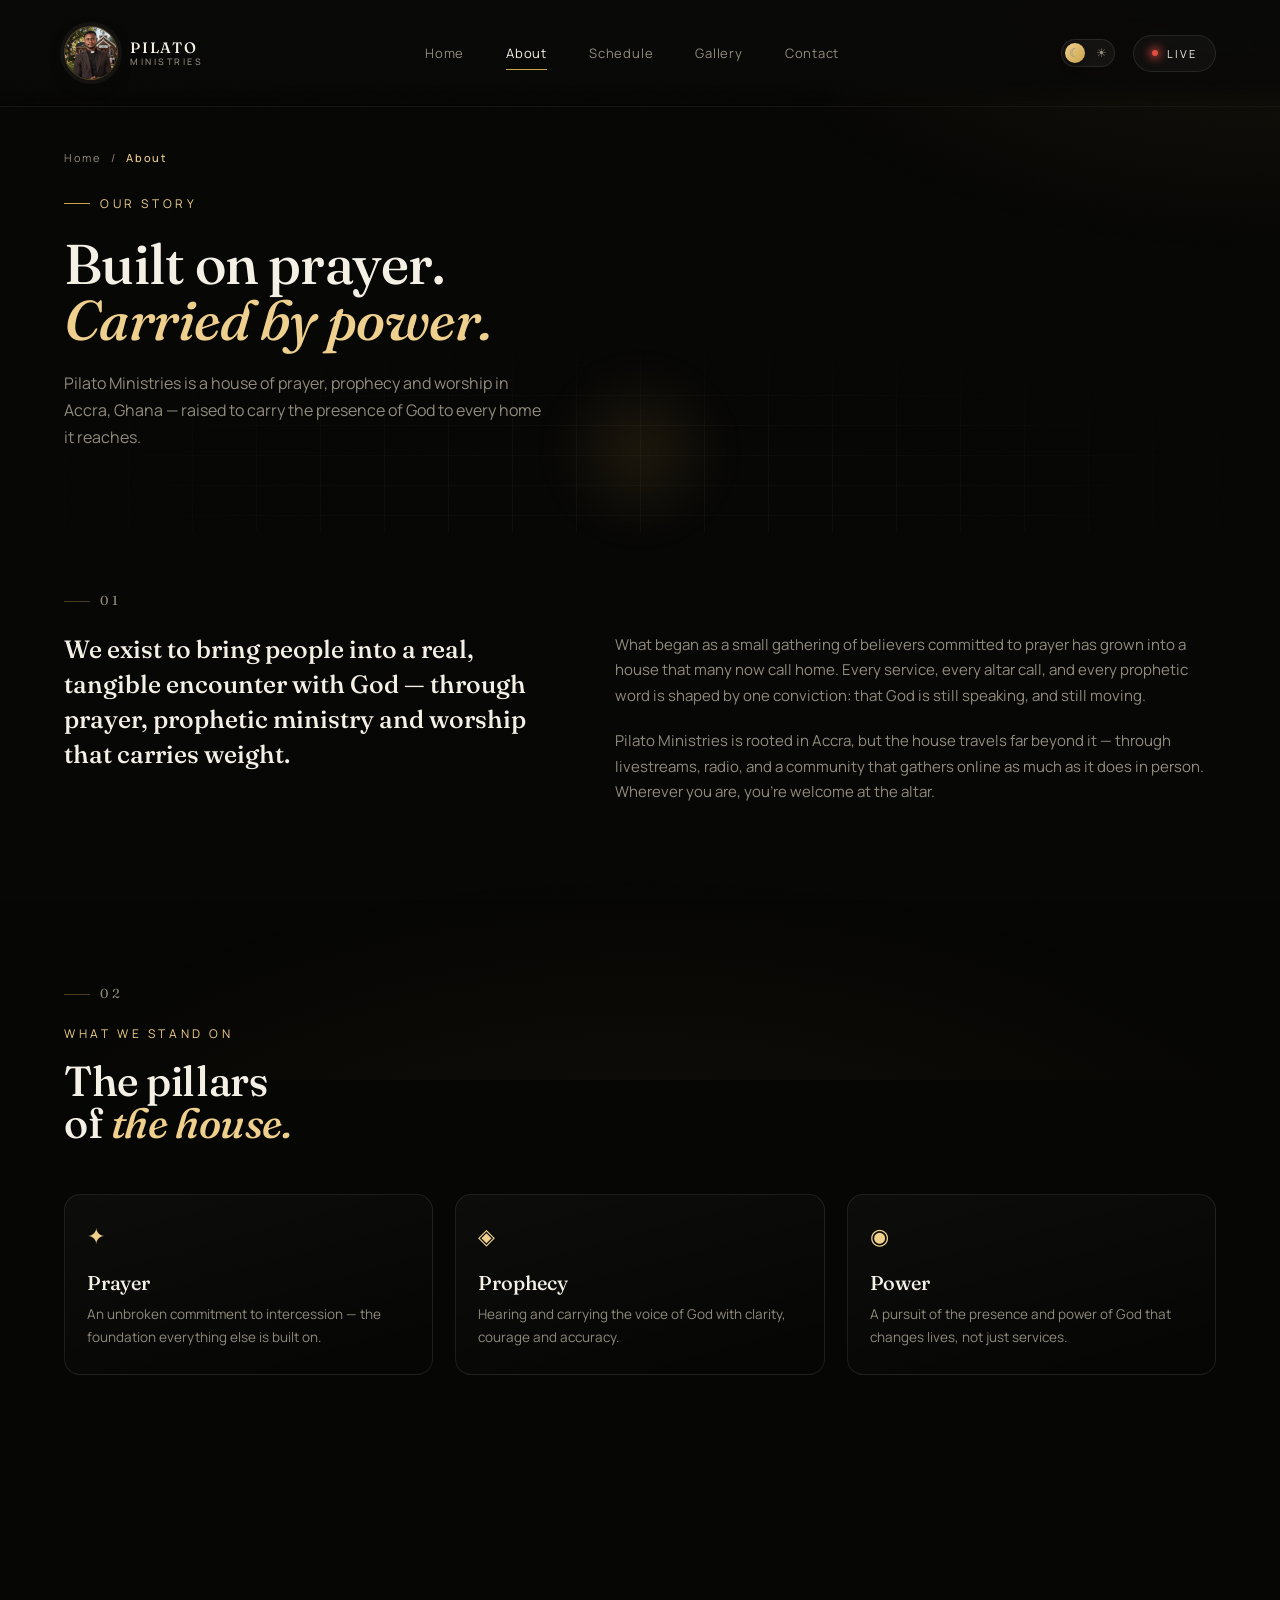
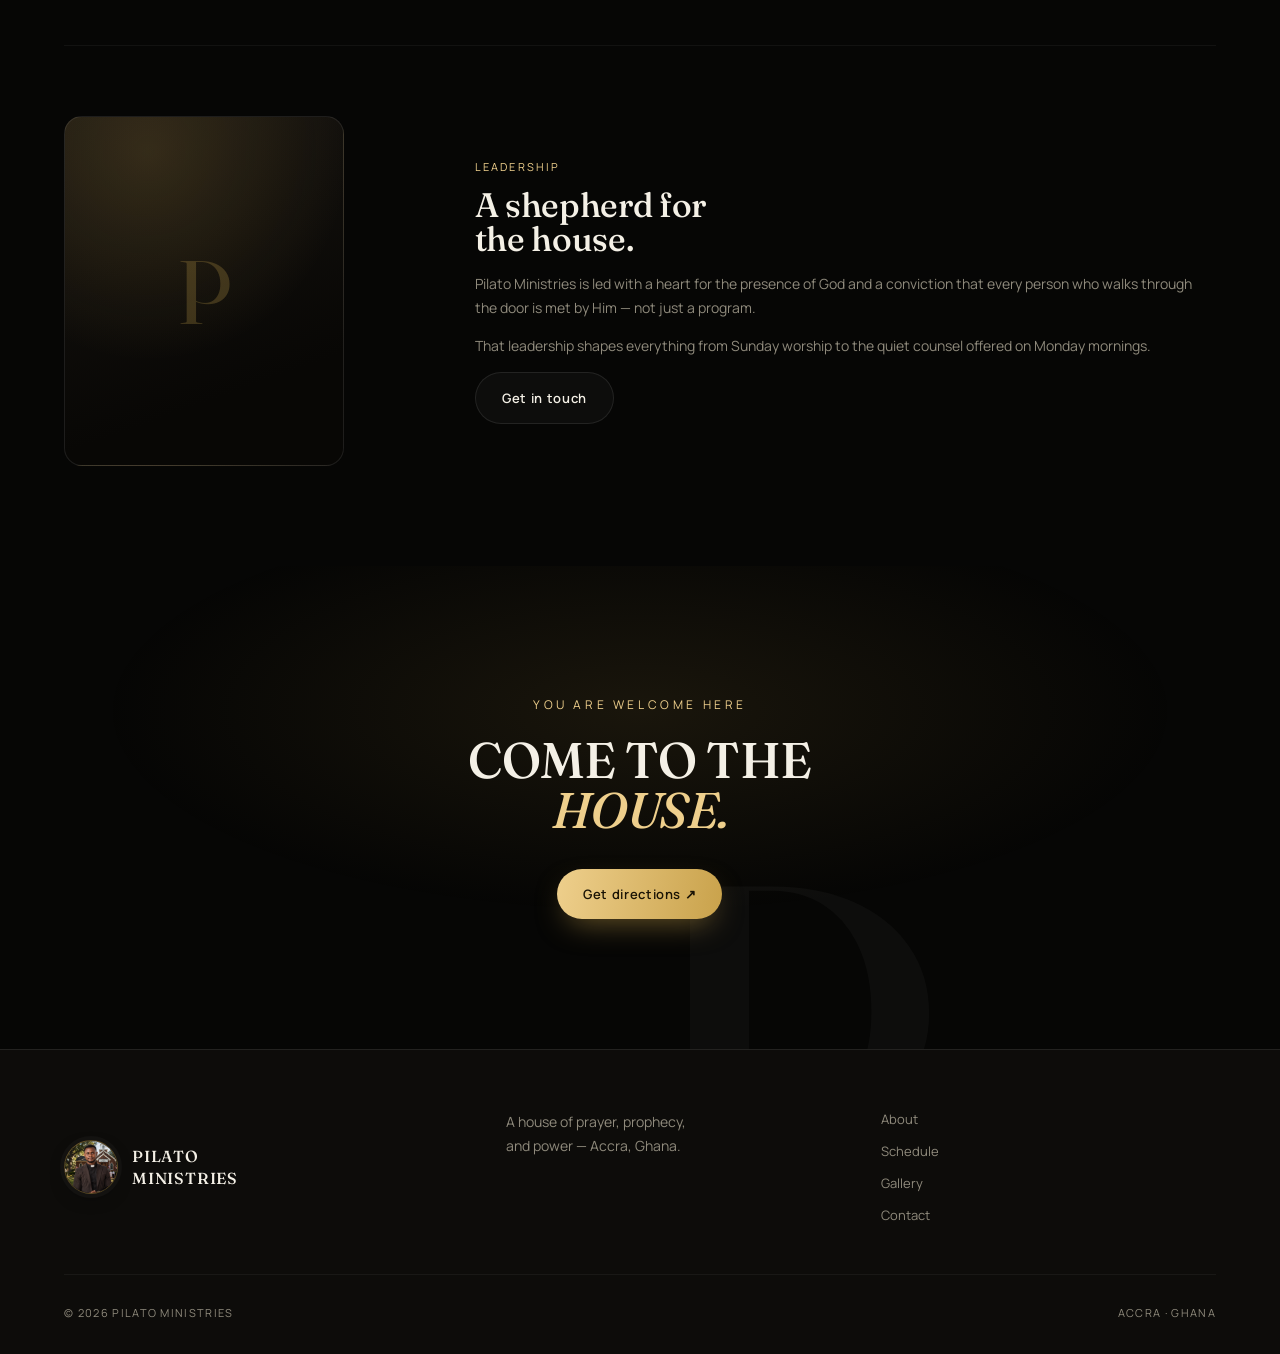
==== commit 739698ea: "Full site rebuild: multi-page design, videos, gallery, day/night theme, responsive layout" ====
--- a/about.html
+++ b/about.html
@@ -52,8 +52,14 @@
  <a href="index.html#live" class="nav-live">
  <i></i> LIVE
  </a>
+
+ <button class="menu-toggle" id="menu-toggle" aria-label="Toggle menu">
+ <span></span><span></span><span></span>
+ </button>
  </div>
  </header>
+
+ <div class="nav-scrim" id="nav-scrim"></div>
 
 
  <main>
--- a/styles.css
+++ b/styles.css
@@ -1,1559 +1,1757 @@
-/* =========================================
-   PILATO MINISTRIES — DESIGN SYSTEM
-========================================= */
-
-:root {
-  --black: #060605;
-  --panel: #0d0c0a;
-  --panel-2: #131210;
-  --line: rgba(255, 255, 255, .09);
-  --line-soft: rgba(255, 255, 255, .05);
-  --cream: #f4f0e6;
-  --muted: #8f8a7c;
-  --gold: #c9a24b;
-  --gold-hi: #eecf8c;
-  --gold-dim: rgba(201, 162, 75, .35);
-
-  --surface-glass: rgba(255, 255, 255, .03);
-  --chip-bg: rgba(13, 12, 10, .75);
-  --giant-tint: rgba(255, 255, 255, .03);
-  --scrim: rgba(6, 6, 5, .75);
-  --shadow-soft: rgba(0, 0, 0, .55);
-
-  --serif: "Fraunces", "Times New Roman", serif;
-  --sans: "Manrope", -apple-system, BlinkMacSystemFont, sans-serif;
-
-  --ease: cubic-bezier(.16, 1, .3, 1);
-}
-
-/* ---- Day theme ---- */
-html[data-theme="light"] {
-  --black: #f6f1e6;
-  --panel: #ffffff;
-  --panel-2: #f4eee0;
-  --line: rgba(20, 16, 8, .11);
-  --line-soft: rgba(20, 16, 8, .06);
-  --cream: #201a10;
-  --muted: #746c5c;
-  --gold: #a97a30;
-  --gold-hi: #8c5f1d;
-  --gold-dim: rgba(169, 122, 48, .3);
-
-  --surface-glass: rgba(20, 16, 8, .035);
-  --chip-bg: rgba(255, 255, 255, .82);
-  --giant-tint: rgba(20, 16, 8, .045);
-  --scrim: rgba(246, 241, 230, .8);
-  --shadow-soft: rgba(60, 48, 20, .18);
-}
-
-* { margin: 0; padding: 0; box-sizing: border-box; }
-
-html { scroll-behavior: smooth; }
-
-body {
-  background: var(--black);
-  color: var(--cream);
-  font-family: var(--sans);
-  overflow-x: hidden;
-  position: relative;
-  transition: background-color .5s var(--ease), color .5s var(--ease);
-}
-
-body, header, footer, main, section, .nav, .toast, .theme-toggle .knob {
-  transition-property: background-color, border-color, color, box-shadow;
-  transition-duration: .5s;
-  transition-timing-function: var(--ease);
-}
-
-a {
-  color: inherit;
-  text-decoration: none;
-}
-
-img { display: block; max-width: 100%; }
-
-::selection { background: var(--gold-dim); color: var(--cream); }
-
-/* =========================================
-   AMBIENT LAYERS — noise + glow + grid
-========================================= */
-
-.noise {
-  position: fixed;
-  inset: 0;
-  z-index: 999;
-  pointer-events: none;
-  opacity: .05;
-  mix-blend-mode: overlay;
-  background-image: url("data:image/svg+xml,%3Csvg xmlns='http://www.w3.org/2000/svg' width='140' height='140'%3E%3Cfilter id='n'%3E%3CfeTurbulence type='fractalNoise' baseFrequency='0.9' numOctaves='3' stitchTiles='stitch'/%3E%3C/filter%3E%3Crect width='100%25' height='100%25' filter='url(%23n)'/%3E%3C/svg%3E");
-}
-
-.cursor-glow { z-index: 998; }
-
-body::before {
-  content: "";
-  position: fixed;
-  inset: -20%;
-  z-index: 0;
-  pointer-events: none;
-  background:
-    radial-gradient(50% 40% at 18% -5%, rgba(201, 162, 75, .16), transparent 70%),
-    radial-gradient(45% 35% at 85% 10%, rgba(201, 162, 75, .10), transparent 70%),
-    radial-gradient(60% 45% at 50% 115%, rgba(201, 162, 75, .08), transparent 70%);
-  animation: driftGlow 26s ease-in-out infinite alternate;
-}
-
-@keyframes driftGlow {
-  0%   { transform: translate3d(0, 0, 0) scale(1); }
-  100% { transform: translate3d(-2%, 2%, 0) scale(1.06); }
-}
-
-/* =========================================
-   TYPE
-========================================= */
-
-h1, h2, h3, .logo, .giant-p {
-  font-family: var(--serif);
-  font-weight: 500;
-  letter-spacing: -.01em;
-  line-height: 1;
-}
-
-em { font-style: italic; color: var(--gold-hi); font-weight: 500; }
-
-p { color: var(--muted); line-height: 1.7; font-weight: 400; }
-
-/* =========================================
-   NAV
-========================================= */
-
-.nav {
-  position: fixed;
-  top: 0; left: 0; right: 0;
-  z-index: 500;
-  display: flex;
-  align-items: center;
-  justify-content: space-between;
-  padding: 26px 5vw;
-  backdrop-filter: blur(16px) saturate(140%);
-  background: linear-gradient(to bottom, var(--scrim), transparent);
-  border-bottom: 1px solid var(--line-soft);
-}
-
-.logo {
-  display: flex;
-  align-items: center;
-  gap: 12px;
-  font-size: 15px;
-  letter-spacing: .12em;
-  color: var(--cream);
-}
-
-.logo-mark {
-  width: 54px; height: 54px;
-  flex-shrink: 0;
-  display: grid; place-items: center;
-  border: 1px solid var(--gold-dim);
-  border-radius: 50%;
-  color: var(--gold-hi);
-  font-size: 16px;
-  overflow: hidden;
-  background: radial-gradient(circle at 30% 20%, rgba(201,162,75,.25), transparent 70%);
-  box-shadow: 0 0 0 4px var(--panel-2), 0 6px 18px -6px rgba(0, 0, 0, .5);
-  transition: transform .4s var(--ease), box-shadow .4s var(--ease);
-}
-
-.logo-mark img {
-  width: 100%; height: 100%;
-  object-fit: cover;
-  object-position: center 15%;
-}
-
-.logo:hover .logo-mark { transform: scale(1.05); }
-
-.logo small {
-  display: block;
-  font-family: var(--sans);
-  font-size: 9px;
-  letter-spacing: .28em;
-  color: var(--muted);
-  margin-top: 2px;
-}
-
-nav {
-  display: flex;
-  gap: 42px;
-}
-
-.nav nav a {
-  position: relative;
-  font-size: 13px;
-  letter-spacing: .06em;
-  color: var(--muted);
-  transition: color .3s var(--ease);
-}
-
-.nav nav a::after {
-  content: "";
-  position: absolute;
-  left: 0; bottom: -8px;
-  width: 0; height: 1px;
-  background: var(--gold);
-  transition: width .35s var(--ease);
-}
-
-.nav nav a:hover,
-.nav nav a.active { color: var(--cream); }
-.nav nav a:hover::after,
-.nav nav a.active::after { width: 100%; }
-
-.nav-live {
-  display: inline-flex;
-  align-items: center;
-  gap: 9px;
-  padding: 10px 18px;
-  border: 1px solid var(--line);
-  border-radius: 100px;
-  font-size: 11px;
-  letter-spacing: .18em;
-  color: var(--cream);
-  background: var(--surface-glass);
-}
-
-.nav-live i {
-  width: 6px; height: 6px;
-  border-radius: 50%;
-  background: #e14b3f;
-  box-shadow: 0 0 10px 2px #e14b3f;
-  animation: pulse 1.6s ease-in-out infinite;
-}
-
-@keyframes pulse {
-  0%, 100% { opacity: 1; transform: scale(1); }
-  50% { opacity: .4; transform: scale(.7); }
-}
-
-.nav-right {
-  display: flex;
-  align-items: center;
-  gap: 18px;
-}
-
-.theme-toggle {
-  position: relative;
-  width: 54px;
-  height: 28px;
-  border-radius: 100px;
-  border: 1px solid var(--line);
-  background: var(--panel-2);
-  display: inline-flex;
-  align-items: center;
-  justify-content: space-between;
-  padding: 0 7px;
-  cursor: pointer;
-  flex-shrink: 0;
-  transition: border-color .35s var(--ease);
-}
-
-.theme-toggle:hover { border-color: var(--gold-dim); }
-
-.theme-toggle .icon {
-  position: relative;
-  z-index: 2;
-  font-size: 12px;
-  line-height: 1;
-  color: var(--muted);
-}
-
-.theme-toggle .knob {
-  position: absolute;
-  top: 3px;
-  left: 3px;
-  width: 20px;
-  height: 20px;
-  border-radius: 50%;
-  z-index: 1;
-  background: linear-gradient(135deg, var(--gold-hi), var(--gold));
-  box-shadow: 0 4px 10px -2px rgba(0, 0, 0, .4);
-  transition: transform .45s var(--ease), background .45s var(--ease);
-}
-
-html[data-theme="light"] .theme-toggle .knob {
-  transform: translateX(26px);
-}
-
-/* =========================================
-   HERO
-========================================= */
-
-.hero {
-  position: relative;
-  min-height: 100vh;
-  display: flex;
-  align-items: center;
-  padding: 0 5vw;
-  overflow: hidden;
-  isolation: isolate;
-  perspective: 1200px;
-}
-
-.hero-grid {
-  position: absolute;
-  inset: -10% -10% -40%;
-  background-image:
-    linear-gradient(var(--line-soft) 1px, transparent 1px),
-    linear-gradient(90deg, var(--line-soft) 1px, transparent 1px);
-  background-size: 64px 64px;
-  transform: rotateX(62deg) translateZ(-200px);
-  mask-image: radial-gradient(60% 55% at 50% 40%, black 25%, transparent 78%);
-  z-index: 0;
-}
-
-.hero-copy {
-  position: relative;
-  z-index: 2;
-  max-width: 560px;
-}
-
-.eyebrow {
-  display: flex;
-  align-items: center;
-  gap: 10px;
-  font-size: 12px;
-  letter-spacing: .3em;
-  color: var(--gold-hi);
-  margin-bottom: 28px;
-}
-
-.eyebrow span {
-  width: 26px; height: 1px;
-  background: var(--gold);
-}
-
-.hero h1 {
-  font-size: clamp(52px, 8vw, 92px);
-  color: var(--cream);
-}
-
-.hero h1 span {
-  display: block;
-  background: linear-gradient(100deg, var(--gold-hi), var(--gold) 55%, #7d612a);
-  -webkit-background-clip: text;
-  background-clip: text;
-  color: transparent;
-}
-
-.hero p {
-  margin-top: 26px;
-  max-width: 380px;
-  font-size: 16px;
-}
-
-.hero-buttons {
-  display: flex;
-  align-items: center;
-  gap: 22px;
-  margin-top: 44px;
-}
-
-.btn {
-  display: inline-flex;
-  align-items: center;
-  gap: 10px;
-  padding: 16px 26px;
-  border-radius: 100px;
-  font-size: 13px;
-  letter-spacing: .05em;
-  font-weight: 600;
-  transition: transform .4s var(--ease), box-shadow .4s var(--ease), background .4s var(--ease);
-  will-change: transform;
-}
-
-.btn.primary {
-  background: linear-gradient(100deg, var(--gold-hi), var(--gold));
-  color: #1a1305;
-  box-shadow: 0 12px 30px -10px rgba(201, 162, 75, .55);
-}
-
-.btn.primary:hover { box-shadow: 0 16px 38px -8px rgba(201, 162, 75, .75); }
-
-.btn.primary b {
-  display: inline-grid;
-  place-items: center;
-  transition: transform .3s var(--ease);
-}
-
-.btn.primary:hover b { transform: translate(3px, -3px); }
-
-.btn.secondary {
-  color: var(--cream);
-  border: 1px solid var(--line);
-  background: var(--surface-glass);
-}
-
-.btn.secondary:hover {
-  border-color: var(--gold-dim);
-  background: rgba(201,162,75,.06);
-}
-
-/* ---- 3D orb scene ---- */
-
-.orb-scene {
-  position: absolute;
-  right: 6vw;
-  top: 50%;
-  z-index: 1;
-  width: 480px;
-  height: 480px;
-  transform-style: preserve-3d;
-  transform: translateY(-50%);
-  will-change: transform;
-}
-
-.orbit {
-  position: absolute;
-  inset: 0;
-  border-radius: 50%;
-  border: 1px solid var(--line);
-  transform-style: preserve-3d;
-}
-
-.orbit-one   { animation: spin 22s linear infinite; transform: rotateX(72deg) rotateZ(0deg); }
-.orbit-two   { inset: 40px; animation: spin 30s linear infinite reverse; transform: rotateX(72deg) rotateY(30deg); border-color: var(--gold-dim); }
-.orbit-three { inset: 80px; animation: spin 40s linear infinite; transform: rotateX(72deg) rotateY(-40deg); }
-
-@keyframes spin {
-  from { transform: rotateX(72deg) rotateZ(0deg); }
-  to   { transform: rotateX(72deg) rotateZ(360deg); }
-}
-
-.holy-orb {
-  position: absolute;
-  inset: 130px;
-  border-radius: 50%;
-  background:
-    radial-gradient(circle at 32% 28%, rgba(255, 245, 220, .9), transparent 45%),
-    radial-gradient(circle at 60% 70%, rgba(201, 162, 75, .55), rgba(20, 15, 5, .9) 70%);
-  box-shadow:
-    0 0 60px 10px rgba(201, 162, 75, .35),
-    0 0 140px 40px rgba(201, 162, 75, .18),
-    inset 0 0 40px rgba(0, 0, 0, .5);
-  animation: breathe 5s ease-in-out infinite;
-}
-
-@keyframes breathe {
-  0%, 100% { transform: scale(1); }
-  50% { transform: scale(1.035); }
-}
-
-.orb-inner {
-  position: absolute;
-  inset: 0;
-  display: grid;
-  place-items: center;
-  font-family: var(--serif);
-  font-size: 46px;
-  color: rgba(10, 8, 3, .55);
-}
-
-.orb-label {
-  position: absolute;
-  display: flex;
-  align-items: center;
-  gap: 8px;
-  padding: 8px 16px;
-  border: 1px solid var(--line);
-  border-radius: 100px;
-  font-size: 11px;
-  letter-spacing: .18em;
-  color: var(--cream);
-  background: var(--chip-bg);
-  backdrop-filter: blur(8px);
-  transform: translateZ(60px);
-}
-
-.orb-label small { color: var(--gold-hi); font-size: 10px; }
-
-.label-one   { top: 6%;  left: -8%; }
-.label-two   { top: 46%; right: -14%; }
-.label-three { bottom: 4%; left: 4%; }
-
-.hero-bottom {
-  position: absolute;
-  left: 5vw;
-  bottom: 44px;
-  display: flex;
-  align-items: center;
-  gap: 14px;
-  z-index: 2;
-}
-
-.hero-bottom span {
-  font-size: 11px;
-  letter-spacing: .25em;
-  color: var(--muted);
-}
-
-.scroll-line {
-  width: 60px; height: 1px;
-  background: var(--line);
-  position: relative;
-  overflow: hidden;
-}
-
-.scroll-line::after {
-  content: "";
-  position: absolute;
-  inset: 0;
-  background: var(--gold);
-  animation: travel 2.4s ease-in-out infinite;
-}
-
-@keyframes travel {
-  0% { transform: translateX(-100%); }
-  50% { transform: translateX(0); }
-  100% { transform: translateX(100%); }
-}
-
-/* =========================================
-   SHARED SECTION SCAFFOLDING
-========================================= */
-
-main section {
-  position: relative;
-  padding: 140px 5vw;
-}
-
-.section-number {
-  position: absolute;
-  top: 60px;
-  left: 5vw;
-  font-family: var(--serif);
-  font-size: 13px;
-  letter-spacing: .3em;
-  color: var(--muted);
-}
-
-.section-number::before {
-  content: "";
-  display: inline-block;
-  width: 26px; height: 1px;
-  background: var(--gold-dim);
-  margin-right: 10px;
-  vertical-align: middle;
-}
-
-.section-heading {
-  margin-bottom: 70px;
-}
-
-.section-heading span,
-.channel-intro span {
-  display: block;
-  font-size: 12px;
-  letter-spacing: .3em;
-  color: var(--gold-hi);
-  margin-bottom: 18px;
-}
-
-.section-heading h2,
-.channel-intro h2 {
-  font-size: clamp(34px, 5vw, 56px);
-  color: var(--cream);
-}
-
-/* =========================================
-   LIVE SECTION
-========================================= */
-
-.live-section { background: var(--panel); }
-
-.live-stage {
-  display: grid;
-  grid-template-columns: 1.6fr 1fr;
-  gap: 28px;
-}
-
-.live-screen {
-  position: relative;
-  border-radius: 20px;
-  min-height: 460px;
-  overflow: hidden;
-  border: 1px solid var(--line);
-  background: linear-gradient(160deg, #171410, #080705 70%);
-  display: flex;
-  flex-direction: column;
-  justify-content: space-between;
-  padding: 34px;
-  transition: transform .5s var(--ease);
-}
-
-.screen-glow {
-  position: absolute;
-  inset: 0;
-  background: radial-gradient(60% 60% at 70% 20%, rgba(201, 162, 75, .22), transparent 70%);
-  pointer-events: none;
-}
-
-.live-badge {
-  align-self: flex-start;
-  display: inline-flex;
-  align-items: center;
-  gap: 8px;
-  padding: 8px 16px;
-  border-radius: 100px;
-  border: 1px solid var(--line);
-  font-size: 11px;
-  letter-spacing: .18em;
-  background: rgba(0,0,0,.3);
-  position: relative;
-  z-index: 2;
-}
-
-.live-badge i {
-  width: 6px; height: 6px;
-  border-radius: 50%;
-  background: #e14b3f;
-  box-shadow: 0 0 10px 2px #e14b3f;
-  animation: pulse 1.6s ease-in-out infinite;
-}
-
-.play {
-  position: absolute;
-  top: 50%; left: 50%;
-  transform: translate(-50%, -50%);
-  width: 92px; height: 92px;
-  border-radius: 50%;
-  display: grid;
-  place-items: center;
-  color: var(--cream);
-  font-size: 26px;
-  border: 1px solid var(--line);
-  background: var(--surface-glass);
-  backdrop-filter: blur(6px);
-  cursor: pointer;
-  transition: transform .4s var(--ease), background .4s var(--ease), border-color .4s var(--ease);
-}
-
-.play::before {
-  content: "";
-  position: absolute;
-  inset: -14px;
-  border-radius: 50%;
-  border: 1px solid var(--gold-dim);
-  animation: ring 2.2s ease-out infinite;
-}
-
-@keyframes ring {
-  0% { transform: scale(.85); opacity: 1; }
-  100% { transform: scale(1.35); opacity: 0; }
-}
-
-.live-screen:hover .play {
-  transform: translate(-50%, -50%) scale(1.08);
-  border-color: var(--gold);
-  background: rgba(201,162,75,.1);
-}
-
-.screen-content {
-  position: relative;
-  z-index: 2;
-}
-
-.screen-content small {
-  display: block;
-  font-size: 11px;
-  letter-spacing: .2em;
-  color: var(--muted);
-  margin-bottom: 8px;
-}
-
-.screen-content strong {
-  font-family: var(--serif);
-  font-weight: 500;
-  font-size: clamp(26px, 3vw, 38px);
-  color: var(--cream);
-}
-
-.screen-meta {
-  position: relative;
-  z-index: 2;
-  display: flex;
-  justify-content: space-between;
-  font-size: 11px;
-  letter-spacing: .15em;
-  color: var(--muted);
-  padding-top: 20px;
-  border-top: 1px solid var(--line-soft);
-}
-
-.live-side {
-  border-radius: 20px;
-  border: 1px solid var(--line);
-  background: var(--panel-2);
-  padding: 34px;
-  display: flex;
-  flex-direction: column;
-  justify-content: space-between;
-}
-
-.mini-label {
-  font-size: 11px;
-  letter-spacing: .2em;
-  color: var(--gold-hi);
-}
-
-.live-side h3 {
-  margin-top: 18px;
-  font-size: 28px;
-  color: var(--cream);
-}
-
-.next-time {
-  display: flex;
-  align-items: baseline;
-  gap: 14px;
-  margin-top: 30px;
-  padding-top: 24px;
-  border-top: 1px solid var(--line-soft);
-}
-
-.next-time strong {
-  font-family: var(--serif);
-  font-size: 44px;
-  color: var(--gold-hi);
-}
-
-.next-time span {
-  font-size: 11px;
-  letter-spacing: .1em;
-  color: var(--muted);
-  line-height: 1.5;
-}
-
-.live-side > a {
-  margin-top: 30px;
-  font-size: 12px;
-  letter-spacing: .1em;
-  color: var(--cream);
-  display: inline-flex;
-  align-items: center;
-  gap: 8px;
-  transition: gap .3s var(--ease), color .3s var(--ease);
-}
-
-.live-side > a:hover { gap: 14px; color: var(--gold-hi); }
-
-/* =========================================
-   SERVICES
-========================================= */
-
-.service-grid {
-  display: grid;
-  grid-template-columns: repeat(4, 1fr);
-  gap: 22px;
-}
-
-.service-card {
-  position: relative;
-  padding: 34px 26px 30px;
-  border-radius: 18px;
-  border: 1px solid var(--line);
-  background: linear-gradient(165deg, var(--surface-glass), transparent);
-  transform-style: preserve-3d;
-  transition: transform .35s var(--ease), border-color .35s var(--ease), box-shadow .35s var(--ease);
-  will-change: transform;
-}
-
-.service-card:hover {
-  border-color: var(--gold-dim);
-  box-shadow: 0 30px 50px -20px rgba(0,0,0,.6);
-}
-
-.service-card.featured {
-  background: linear-gradient(165deg, rgba(201,162,75,.14), rgba(201,162,75,.02));
-  border-color: var(--gold-dim);
-}
-
-.card-number {
-  position: absolute;
-  top: 26px; right: 26px;
-  font-size: 11px;
-  letter-spacing: .1em;
-  color: var(--muted);
-}
-
-.card-symbol {
-  font-size: 26px;
-  color: var(--gold-hi);
-  margin-bottom: 30px;
-}
-
-.service-card .day {
-  display: block;
-  font-size: 11px;
-  letter-spacing: .2em;
-  color: var(--muted);
-  margin-bottom: 10px;
-}
-
-.service-card h3 {
-  font-size: 24px;
-  color: var(--cream);
-  margin-bottom: 10px;
-}
-
-.service-card strong {
-  display: block;
-  font-family: var(--sans);
-  font-size: 13px;
-  letter-spacing: .05em;
-  color: var(--gold-hi);
-  margin-bottom: 16px;
-}
-
-.service-card p {
-  font-size: 13.5px;
-  margin-bottom: 26px;
-}
-
-.service-card > a {
-  font-size: 12px;
-  letter-spacing: .1em;
-  color: var(--cream);
-  display: inline-flex;
-  gap: 8px;
-  transition: gap .3s var(--ease), color .3s var(--ease);
-}
-
-.service-card > a:hover { gap: 14px; color: var(--gold-hi); }
-
-/* =========================================
-   CHANNELS
-========================================= */
-
-.channels {
-  display: grid;
-  grid-template-columns: .8fr 1.4fr;
-  gap: 60px;
-  align-items: start;
-}
-
-.channel-intro { position: sticky; top: 140px; }
-
-.channel-stack {
-  display: flex;
-  flex-direction: column;
-}
-
-.channel {
-  display: flex;
-  align-items: center;
-  gap: 26px;
-  padding: 30px 10px;
-  border-bottom: 1px solid var(--line-soft);
-  transition: padding-left .35s var(--ease), background .35s var(--ease);
-}
-
-.channel:first-child { border-top: 1px solid var(--line-soft); }
-
-.channel:hover {
-  padding-left: 24px;
-  background: linear-gradient(90deg, rgba(201,162,75,.06), transparent);
-}
-
-.channel-icon {
-  width: 54px; height: 54px;
-  display: grid;
-  place-items: center;
-  border-radius: 50%;
-  border: 1px solid var(--line);
-  font-size: 12px;
-  letter-spacing: .05em;
-  color: var(--gold-hi);
-  flex-shrink: 0;
-}
-
-.channel div { flex: 1; }
-
-.channel small {
-  display: block;
-  font-size: 11px;
-  letter-spacing: .18em;
-  color: var(--muted);
-  margin-bottom: 8px;
-}
-
-.channel h3 {
-  font-size: 24px;
-  color: var(--cream);
-  font-weight: 500;
-}
-
-.channel b {
-  font-size: 18px;
-  color: var(--muted);
-  transition: transform .35s var(--ease), color .35s var(--ease);
-}
-
-.channel:hover b {
-  color: var(--gold-hi);
-  transform: translate(4px, -4px);
-}
-
-/* =========================================
-   FINAL CTA
-========================================= */
-
-.final-section {
-  text-align: center;
-  padding: 180px 5vw;
-  position: relative;
-  overflow: hidden;
-  background: radial-gradient(60% 60% at 50% 30%, rgba(201,162,75,.10), transparent 70%);
-}
-
-.giant-p {
-  position: absolute;
-  top: 50%; left: 50%;
-  transform: translate(-50%, -55%);
-  font-size: 46vw;
-  color: var(--giant-tint);
-  z-index: 0;
-  pointer-events: none;
-  line-height: 1;
-}
-
-.final-section span {
-  position: relative;
-  z-index: 1;
-  display: block;
-  font-size: 12px;
-  letter-spacing: .3em;
-  color: var(--gold-hi);
-  margin-bottom: 22px;
-}
-
-.final-section h2 {
-  position: relative;
-  z-index: 1;
-  font-size: clamp(38px, 6vw, 68px);
-  color: var(--cream);
-  margin-bottom: 44px;
-}
-
-.final-section .btn { position: relative; z-index: 1; }
-
-/* =========================================
-   FOOTER
-========================================= */
-
-footer {
-  border-top: 1px solid var(--line);
-  padding: 80px 5vw 40px;
-  background: var(--panel);
-}
-
-.footer-top {
-  display: grid;
-  grid-template-columns: 1.2fr 1fr 1fr;
-  gap: 40px;
-  padding-bottom: 50px;
-}
-
-.footer-logo {
-  display: flex;
-  align-items: center;
-  gap: 14px;
-}
-
-.footer-logo strong {
-  font-family: var(--serif);
-  font-weight: 500;
-  font-size: 16px;
-  letter-spacing: .05em;
-  line-height: 1.4;
-}
-
-.footer-top p { font-size: 14px; max-width: 260px; }
-
-.footer-links {
-  display: flex;
-  flex-direction: column;
-  gap: 14px;
-  font-size: 13px;
-}
-
-.footer-links a { color: var(--muted); transition: color .3s var(--ease); }
-.footer-links a:hover { color: var(--gold-hi); }
-
-.footer-bottom {
-  display: flex;
-  justify-content: space-between;
-  padding-top: 30px;
-  border-top: 1px solid var(--line-soft);
-  font-size: 11px;
-  letter-spacing: .12em;
-  color: var(--muted);
-}
-
-/* =========================================
-   SCROLL REVEAL
-========================================= */
-
-.cursor-glow {
-  position: fixed;
-  top: 0;
-  left: 0;
-  width: 180px;
-  height: 180px;
-  border-radius: 50%;
-  pointer-events: none;
-  z-index: 998;
-  transform: translate(-50%, -50%);
-  background: radial-gradient(
-    circle,
-    rgba(199, 154, 66, .12),
-    transparent 70%
-  );
-  filter: blur(15px);
-  will-change: transform;
-}
-
-.section-heading,
-.live-stage,
-.service-card,
-.channel,
-.final-section > * {
-  opacity: 0;
-  transform: translateY(35px);
-  transition: opacity .9s var(--ease), transform .9s var(--ease);
-}
-
-.service-card:nth-child(1) { transition-delay: .05s; }
-.service-card:nth-child(2) { transition-delay: .12s; }
-.service-card:nth-child(3) { transition-delay: .19s; }
-.service-card:nth-child(4) { transition-delay: .26s; }
-
-.revealed {
-  opacity: 1 !important;
-  transform: translateY(0) !important;
-}
-
-/* =========================================
-   TOAST (coming soon notices)
-========================================= */
-
-.soon { cursor: pointer; }
-
-.toast {
-  position: fixed;
-  left: 50%;
-  bottom: 40px;
-  z-index: 1000;
-  transform: translate(-50%, 20px);
-  padding: 14px 26px;
-  border-radius: 100px;
-  border: 1px solid var(--gold-dim);
-  background: var(--chip-bg);
-  backdrop-filter: blur(10px);
-  color: var(--cream);
-  font-size: 13px;
-  letter-spacing: .04em;
-  opacity: 0;
-  pointer-events: none;
-  transition: opacity .4s var(--ease), transform .4s var(--ease);
-  box-shadow: 0 20px 40px -15px rgba(0, 0, 0, .6);
-}
-
-.toast.show {
-  opacity: 1;
-  transform: translate(-50%, 0);
-}
-
-/* =========================================
-   SUBPAGE HERO
-========================================= */
-
-.page-hero {
-  position: relative;
-  padding: 190px 5vw 100px;
-  overflow: hidden;
-  isolation: isolate;
-}
-
-.page-hero .hero-grid { opacity: .7; }
-
-.page-hero-inner { position: relative; z-index: 2; max-width: 720px; }
-
-.page-hero .eyebrow { margin-bottom: 24px; }
-
-.page-hero h1 {
-  font-size: clamp(42px, 6.5vw, 72px);
-  color: var(--cream);
-}
-
-.page-hero h1 em { display: block; }
-
-.page-hero p {
-  margin-top: 22px;
-  max-width: 480px;
-  font-size: 16px;
-}
-
-.page-hero .crumb {
-  position: relative;
-  z-index: 2;
-  display: flex;
-  align-items: center;
-  gap: 10px;
-  font-size: 11px;
-  letter-spacing: .15em;
-  color: var(--muted);
-  margin-bottom: 30px;
-}
-
-.page-hero .crumb a { color: var(--muted); transition: color .3s var(--ease); }
-.page-hero .crumb a:hover { color: var(--gold-hi); }
-.page-hero .crumb em { color: var(--gold-hi); font-style: normal; }
-
-/* =========================================
-   ABOUT PAGE
-========================================= */
-
-.about-intro {
-  display: grid;
-  grid-template-columns: .9fr 1.1fr;
-  gap: 60px;
-  align-items: start;
-}
-
-.about-intro .lede {
-  font-family: var(--serif);
-  font-size: clamp(22px, 2.6vw, 30px);
-  color: var(--cream);
-  line-height: 1.4;
-  font-weight: 500;
-}
-
-.about-intro .body-copy p { margin-bottom: 20px; font-size: 15px; }
-
-.value-grid {
-  display: grid;
-  grid-template-columns: repeat(3, 1fr);
-  gap: 22px;
-}
-
-.value-card {
-  padding: 32px 26px;
-  border-radius: 18px;
-  border: 1px solid var(--line);
-  background: linear-gradient(165deg, var(--surface-glass), transparent);
-  transition: border-color .35s var(--ease), transform .35s var(--ease);
-}
-
-.value-card:hover { border-color: var(--gold-dim); transform: translateY(-6px); }
-
-.value-card .card-symbol { margin-bottom: 22px; }
-
-.value-card h3 { font-size: 20px; color: var(--cream); margin-bottom: 10px; }
-.value-card p { font-size: 13.5px; }
-
-.founder-block {
-  display: grid;
-  grid-template-columns: .55fr 1fr;
-  gap: 50px;
-  align-items: center;
-  border-top: 1px solid var(--line-soft);
-  padding-top: 90px;
-  margin-top: 90px;
-}
-
-.founder-portrait {
-  aspect-ratio: 4 / 5;
-  border-radius: 20px;
-  border: 1px solid var(--line);
-  background:
-    radial-gradient(120% 100% at 30% 10%, rgba(201,162,75,.18), transparent 60%),
-    linear-gradient(160deg, #171410, #080705 75%);
-  display: grid;
-  place-items: center;
-  font-family: var(--serif);
-  font-size: 120px;
-  color: rgba(201, 162, 75, .25);
-}
-
-.founder-copy .mini-label { display: block; margin-bottom: 16px; }
-.founder-copy h2 { font-size: clamp(28px, 3.4vw, 40px); color: var(--cream); margin-bottom: 20px; }
-.founder-copy p { font-size: 15px; margin-bottom: 16px; }
-
-/* =========================================
-   SCHEDULE PAGE
-========================================= */
-
-.schedule-list {
-  display: flex;
-  flex-direction: column;
-}
-
-.schedule-row {
-  display: grid;
-  grid-template-columns: 80px 1fr 200px 160px auto;
-  align-items: center;
-  gap: 24px;
-  padding: 30px 20px;
-  border-bottom: 1px solid var(--line-soft);
-  transition: background .35s var(--ease), padding-left .35s var(--ease);
-}
-
-.schedule-list .schedule-row:first-child { border-top: 1px solid var(--line-soft); }
-
-.schedule-row:hover {
-  background: linear-gradient(90deg, rgba(201,162,75,.06), transparent);
-  padding-left: 32px;
-}
-
-.schedule-row .card-symbol { margin: 0; font-size: 22px; }
-
-.schedule-row .row-title h3 { font-size: 22px; color: var(--cream); margin-bottom: 6px; }
-.schedule-row .row-title span { font-size: 12.5px; color: var(--muted); }
-
-.schedule-row .row-day {
-  font-size: 11px;
-  letter-spacing: .2em;
-  color: var(--gold-hi);
-}
-
-.schedule-row .row-time {
-  font-family: var(--serif);
-  font-size: 22px;
-  color: var(--cream);
-}
-
-.schedule-row .row-link {
-  font-size: 12px;
-  letter-spacing: .1em;
-  color: var(--cream);
-  display: inline-flex;
-  gap: 8px;
-  justify-self: end;
-  transition: gap .3s var(--ease), color .3s var(--ease);
-}
-
-.schedule-row .row-link:hover { gap: 14px; color: var(--gold-hi); }
-
-.schedule-note {
-  margin-top: 60px;
-  padding: 34px;
-  border-radius: 18px;
-  border: 1px solid var(--gold-dim);
-  background: linear-gradient(165deg, rgba(201,162,75,.10), transparent);
-  display: flex;
-  align-items: center;
-  justify-content: space-between;
-  gap: 30px;
-}
-
-.schedule-note h3 { font-size: 20px; color: var(--cream); margin-bottom: 8px; }
-.schedule-note p { font-size: 13.5px; max-width: 420px; }
-
-/* =========================================
-   GALLERY PAGE
-========================================= */
-
-.gallery-grid {
-  display: grid;
-  grid-template-columns: repeat(3, 1fr);
-  grid-auto-rows: 260px;
-  gap: 18px;
-}
-
-.gallery-grid .g-tall { grid-row: span 2; }
-.gallery-grid .g-wide { grid-column: span 2; }
-
-.gallery-tile {
-  position: relative;
-  border-radius: 16px;
-  overflow: hidden;
-  border: 1px solid var(--line);
-  background: linear-gradient(155deg, #17140f, #0a0906 80%);
-  display: flex;
-  align-items: flex-end;
-  padding: 22px;
-  isolation: isolate;
-}
-
-.gallery-tile img {
-  position: absolute;
-  inset: 0;
-  width: 100%;
-  height: 100%;
-  object-fit: cover;
-  transition: transform .6s var(--ease);
-}
-
-.gallery-tile:hover img { transform: scale(1.06); }
-
-.gallery-tile::before {
-  content: "";
-  position: absolute;
-  inset: 0;
-  background:
-    radial-gradient(70% 60% at 30% 20%, rgba(201,162,75,.16), transparent 65%),
-    linear-gradient(to top, rgba(0,0,0,.55), transparent 55%);
-  z-index: 1;
-}
-
-.gallery-tile .tile-mark {
-  position: relative;
-  z-index: 2;
-  font-family: var(--serif);
-  font-size: 30px;
-  color: rgba(201, 162, 75, .5);
-}
-
-.gallery-tile span {
-  position: relative;
-  z-index: 2;
-  font-size: 12px;
-  letter-spacing: .1em;
-  color: var(--cream);
-}
-
-/* =========================================
-   GALLERY — VIDEO HIGHLIGHTS
-========================================= */
-
-.video-grid {
-  display: grid;
-  grid-template-columns: repeat(4, 1fr);
-  gap: 22px;
-}
-
-.video-tile {
-  position: relative;
-  border-radius: 16px;
-  overflow: hidden;
-  border: 1px solid var(--line);
-  aspect-ratio: 3 / 4;
-  background: linear-gradient(155deg, #17140f, #0a0906 80%);
-  cursor: pointer;
-  isolation: isolate;
-  transition: border-color .35s var(--ease), transform .35s var(--ease);
-}
-
-.video-tile:hover { border-color: var(--gold-dim); transform: translateY(-4px); }
-
-.video-tile video {
-  position: absolute;
-  inset: 0;
-  width: 100%;
-  height: 100%;
-  object-fit: cover;
-}
-
-.video-overlay {
-  position: absolute;
-  inset: 0;
-  z-index: 2;
-  display: flex;
-  align-items: center;
-  justify-content: center;
-  background: linear-gradient(to top, rgba(0, 0, 0, .6), transparent 55%);
-  transition: opacity .35s var(--ease), background .35s var(--ease);
-  pointer-events: none;
-}
-
-.video-play {
-  pointer-events: auto;
-  width: 58px;
-  height: 58px;
-  border-radius: 50%;
-  border: 1px solid rgba(255, 255, 255, .5);
-  background: rgba(13, 12, 10, .55);
-  backdrop-filter: blur(6px);
-  color: #fff;
-  font-size: 15px;
-  display: grid;
-  place-items: center;
-  cursor: pointer;
-  transition: transform .35s var(--ease), background .35s var(--ease), border-color .35s var(--ease);
-}
-
-.video-tile:hover .video-play {
-  transform: scale(1.08);
-  border-color: var(--gold-hi);
-}
-
-.video-tile.playing .video-overlay {
-  opacity: 0;
-}
-
-.video-tile.playing:hover .video-overlay {
-  opacity: 1;
-  background: linear-gradient(to top, rgba(0, 0, 0, .45), transparent 70%);
-}
-
-.video-play { font-size: 0; }
-.video-play::before { font-size: 13px; }
-.video-tile.playing .video-play::before { content: "❚❚"; }
-.video-tile:not(.playing) .video-play::before { content: "▶"; margin-left: 3px; }
-
-.video-caption {
-  position: absolute;
-  left: 16px;
-  bottom: 14px;
-  z-index: 3;
-  font-size: 11px;
-  letter-spacing: .15em;
-  color: #fff;
-  pointer-events: none;
-  opacity: 0;
-  transform: translateY(6px);
-  transition: opacity .3s var(--ease), transform .3s var(--ease);
-}
-
-.video-tile:hover .video-caption { opacity: 1; transform: translateY(0); }
-
-/* =========================================
-   CONTACT PAGE
-========================================= */
-
-.contact-layout {
-  display: grid;
-  grid-template-columns: 1fr 1.1fr;
-  gap: 60px;
-}
-
-.contact-info {
-  display: flex;
-  flex-direction: column;
-  gap: 34px;
-}
-
-.info-block {
-  padding: 28px;
-  border-radius: 16px;
-  border: 1px solid var(--line);
-  background: linear-gradient(165deg, var(--surface-glass), transparent);
-}
-
-.info-block .mini-label { display: block; margin-bottom: 14px; }
-.info-block strong { display: block; font-size: 18px; color: var(--cream); margin-bottom: 6px; font-weight: 600; }
-.info-block p { font-size: 13.5px; }
-.info-block a { color: var(--gold-hi); }
-
-.contact-map {
-  border-radius: 20px;
-  border: 1px solid var(--line);
-  min-height: 200px;
-  background:
-    radial-gradient(60% 60% at 30% 30%, rgba(201,162,75,.14), transparent 70%),
-    repeating-linear-gradient(0deg, var(--line-soft) 0 1px, transparent 1px 40px),
-    repeating-linear-gradient(90deg, var(--line-soft) 0 1px, transparent 1px 40px),
-    linear-gradient(160deg, #14120e, #0a0906);
-  display: grid;
-  place-items: center;
-  color: var(--muted);
-  font-size: 12px;
-  letter-spacing: .15em;
-  text-align: center;
-  gap: 10px;
-}
-
-.contact-map span { color: var(--gold-hi); font-size: 22px; }
-
-.contact-form {
-  padding: 40px;
-  border-radius: 20px;
-  border: 1px solid var(--line);
-  background: var(--panel-2);
-  display: flex;
-  flex-direction: column;
-  gap: 20px;
-}
-
-.form-row { display: grid; grid-template-columns: 1fr 1fr; gap: 20px; }
-
-.field { display: flex; flex-direction: column; gap: 10px; }
-
-.field label {
-  font-size: 11px;
-  letter-spacing: .15em;
-  color: var(--muted);
-}
-
-.field input,
-.field textarea {
-  font-family: var(--sans);
-  font-size: 14px;
-  color: var(--cream);
-  background: var(--surface-glass);
-  border: 1px solid var(--line);
-  border-radius: 10px;
-  padding: 14px 16px;
-  outline: none;
-  resize: none;
-  transition: border-color .3s var(--ease), background .3s var(--ease);
-}
-
-.field input:focus,
-.field textarea:focus {
-  border-color: var(--gold-dim);
-  background: rgba(201,162,75,.05);
-}
-
-.contact-form .btn {
-  align-self: flex-start;
-  margin-top: 6px;
-  border: none;
-  cursor: pointer;
-  font-family: var(--sans);
-}
-
-.form-status {
-  font-size: 12.5px;
-  letter-spacing: .05em;
-  color: var(--gold-hi);
-  min-height: 16px;
-}
-
-/* =========================================
-   RESPONSIVE
-========================================= */
-
-@media (max-width: 1100px) {
-  .service-grid { grid-template-columns: repeat(2, 1fr); }
-  .channels { grid-template-columns: 1fr; }
-  .channel-intro { position: static; margin-bottom: 20px; }
-  .orb-scene { width: 360px; height: 360px; right: 2vw; opacity: .55; }
-  .about-intro { grid-template-columns: 1fr; }
-  .founder-block { grid-template-columns: 1fr; }
-  .founder-portrait { max-width: 320px; }
-  .value-grid { grid-template-columns: 1fr 1fr; }
-  .contact-layout { grid-template-columns: 1fr; }
-  .gallery-grid { grid-template-columns: repeat(2, 1fr); }
-  .video-grid { grid-template-columns: repeat(2, 1fr); }
-}
-
-@media (max-width: 860px) {
-  .nav nav { display: none; }
-  .live-stage { grid-template-columns: 1fr; }
-  .footer-top { grid-template-columns: 1fr; gap: 30px; }
-  .orb-scene { display: none; }
-  .hero-copy { max-width: 100%; }
-  .schedule-row { grid-template-columns: 50px 1fr; grid-template-areas: "sym title" "sym day" "sym time" "sym link"; row-gap: 10px; }
-  .schedule-row .row-day, .schedule-row .row-time, .schedule-row .row-link { justify-self: start; }
-  .schedule-note { flex-direction: column; align-items: flex-start; }
-  .form-row { grid-template-columns: 1fr; }
-}
-
-@media (max-width: 600px) {
-  .service-grid { grid-template-columns: 1fr; }
-  main section, .page-hero { padding: 100px 6vw; }
-  .giant-p { font-size: 70vw; }
-  .value-grid { grid-template-columns: 1fr; }
-  .gallery-grid { grid-template-columns: 1fr; grid-auto-rows: 220px; }
-  .gallery-grid .g-wide, .gallery-grid .g-tall { grid-column: span 1; grid-row: span 1; }
-  .video-grid { grid-template-columns: 1fr; }
-}
+/* =========================================
+   PILATO MINISTRIES — DESIGN SYSTEM
+========================================= */
+
+:root {
+  --black: #060605;
+  --panel: #0d0c0a;
+  --panel-2: #131210;
+  --line: rgba(255, 255, 255, .09);
+  --line-soft: rgba(255, 255, 255, .05);
+  --cream: #f4f0e6;
+  --muted: #8f8a7c;
+  --gold: #c9a24b;
+  --gold-hi: #eecf8c;
+  --gold-dim: rgba(201, 162, 75, .35);
+
+  --surface-glass: rgba(255, 255, 255, .03);
+  --chip-bg: rgba(13, 12, 10, .75);
+  --giant-tint: rgba(255, 255, 255, .03);
+  --scrim: rgba(8, 8, 7, .94);
+  --shadow-soft: rgba(0, 0, 0, .55);
+
+  /* fixed tones for content sitting on the dark hero photo/video —
+     these do NOT flip with the day theme, since the image stays dark */
+  --on-image: #f4f0e6;
+  --on-image-muted: rgba(244, 240, 230, .72);
+  --on-image-gold: #eecf8c;
+  --on-image-gold-2: #c9a24b;
+  --on-image-border: rgba(255, 255, 255, .28);
+  --on-image-glass: rgba(255, 255, 255, .08);
+
+  --serif: "Fraunces", "Times New Roman", serif;
+  --sans: "Manrope", -apple-system, BlinkMacSystemFont, sans-serif;
+
+  --ease: cubic-bezier(.16, 1, .3, 1);
+}
+
+/* ---- Day theme ---- */
+html[data-theme="light"] {
+  --black: #f6f1e6;
+  --panel: #ffffff;
+  --panel-2: #f4eee0;
+  --line: rgba(20, 16, 8, .11);
+  --line-soft: rgba(20, 16, 8, .06);
+  --cream: #201a10;
+  --muted: #746c5c;
+  --gold: #a97a30;
+  --gold-hi: #8c5f1d;
+  --gold-dim: rgba(169, 122, 48, .3);
+
+  --surface-glass: rgba(20, 16, 8, .035);
+  --chip-bg: rgba(255, 255, 255, .82);
+  --giant-tint: rgba(20, 16, 8, .045);
+  --scrim: rgba(250, 247, 240, .96);
+  --shadow-soft: rgba(60, 48, 20, .18);
+}
+
+* { margin: 0; padding: 0; box-sizing: border-box; }
+
+html { scroll-behavior: smooth; }
+
+body {
+  background: var(--black);
+  color: var(--cream);
+  font-family: var(--sans);
+  overflow-x: hidden;
+  position: relative;
+  transition: background-color .5s var(--ease), color .5s var(--ease);
+}
+
+body, header, footer, main, section, .nav, .toast, .theme-toggle .knob {
+  transition-property: background-color, border-color, color, box-shadow;
+  transition-duration: .5s;
+  transition-timing-function: var(--ease);
+}
+
+a {
+  color: inherit;
+  text-decoration: none;
+}
+
+img { display: block; max-width: 100%; }
+
+::selection { background: var(--gold-dim); color: var(--cream); }
+
+/* =========================================
+   AMBIENT LAYERS — noise + glow + grid
+========================================= */
+
+.noise {
+  position: fixed;
+  inset: 0;
+  z-index: 999;
+  pointer-events: none;
+  opacity: .05;
+  mix-blend-mode: overlay;
+  background-image: url("data:image/svg+xml,%3Csvg xmlns='http://www.w3.org/2000/svg' width='140' height='140'%3E%3Cfilter id='n'%3E%3CfeTurbulence type='fractalNoise' baseFrequency='0.9' numOctaves='3' stitchTiles='stitch'/%3E%3C/filter%3E%3Crect width='100%25' height='100%25' filter='url(%23n)'/%3E%3C/svg%3E");
+}
+
+.cursor-glow { z-index: 998; }
+
+body::before {
+  content: "";
+  position: fixed;
+  inset: -20%;
+  z-index: 0;
+  pointer-events: none;
+  background:
+    radial-gradient(50% 40% at 18% -5%, rgba(201, 162, 75, .16), transparent 70%),
+    radial-gradient(45% 35% at 85% 10%, rgba(201, 162, 75, .10), transparent 70%),
+    radial-gradient(60% 45% at 50% 115%, rgba(201, 162, 75, .08), transparent 70%);
+  animation: driftGlow 26s ease-in-out infinite alternate;
+}
+
+@keyframes driftGlow {
+  0%   { transform: translate3d(0, 0, 0) scale(1); }
+  100% { transform: translate3d(-2%, 2%, 0) scale(1.06); }
+}
+
+/* =========================================
+   TYPE
+========================================= */
+
+h1, h2, h3, .logo, .giant-p {
+  font-family: var(--serif);
+  font-weight: 500;
+  letter-spacing: -.01em;
+  line-height: 1;
+}
+
+em { font-style: italic; color: var(--gold-hi); font-weight: 500; }
+
+p { color: var(--muted); line-height: 1.7; font-weight: 400; }
+
+/* =========================================
+   NAV
+========================================= */
+
+.nav {
+  position: fixed;
+  top: 0; left: 0; right: 0;
+  z-index: 500;
+  display: flex;
+  align-items: center;
+  justify-content: space-between;
+  padding: 26px 5vw;
+  backdrop-filter: blur(16px) saturate(140%);
+  background: linear-gradient(to bottom, var(--scrim) 80%, transparent);
+  border-bottom: 1px solid var(--line-soft);
+}
+
+.logo {
+  display: flex;
+  align-items: center;
+  gap: 12px;
+  font-size: 15px;
+  letter-spacing: .12em;
+  color: var(--cream);
+}
+
+.logo-mark {
+  width: 54px; height: 54px;
+  flex-shrink: 0;
+  display: grid; place-items: center;
+  border: 1px solid var(--gold-dim);
+  border-radius: 50%;
+  color: var(--gold-hi);
+  font-size: 16px;
+  overflow: hidden;
+  background: radial-gradient(circle at 30% 20%, rgba(201,162,75,.25), transparent 70%);
+  box-shadow: 0 0 0 4px var(--panel-2), 0 6px 18px -6px rgba(0, 0, 0, .5);
+  transition: transform .4s var(--ease), box-shadow .4s var(--ease);
+}
+
+.logo-mark img {
+  width: 100%; height: 100%;
+  object-fit: cover;
+  object-position: center 15%;
+}
+
+.logo:hover .logo-mark { transform: scale(1.05); }
+
+.logo small {
+  display: block;
+  font-family: var(--sans);
+  font-size: 9px;
+  letter-spacing: .28em;
+  color: var(--muted);
+  margin-top: 2px;
+}
+
+nav {
+  display: flex;
+  gap: 42px;
+}
+
+.nav nav a {
+  position: relative;
+  font-size: 13px;
+  letter-spacing: .06em;
+  color: var(--muted);
+  transition: color .3s var(--ease);
+}
+
+.nav nav a::after {
+  content: "";
+  position: absolute;
+  left: 0; bottom: -8px;
+  width: 0; height: 1px;
+  background: var(--gold);
+  transition: width .35s var(--ease);
+}
+
+.nav nav a:hover,
+.nav nav a.active { color: var(--cream); }
+.nav nav a:hover::after,
+.nav nav a.active::after { width: 100%; }
+
+.nav-live {
+  display: inline-flex;
+  align-items: center;
+  gap: 9px;
+  padding: 10px 18px;
+  border: 1px solid var(--line);
+  border-radius: 100px;
+  font-size: 11px;
+  letter-spacing: .18em;
+  color: var(--cream);
+  background: var(--surface-glass);
+}
+
+.nav-live i {
+  width: 6px; height: 6px;
+  border-radius: 50%;
+  background: #e14b3f;
+  box-shadow: 0 0 10px 2px #e14b3f;
+  animation: pulse 1.6s ease-in-out infinite;
+}
+
+@keyframes pulse {
+  0%, 100% { opacity: 1; transform: scale(1); }
+  50% { opacity: .4; transform: scale(.7); }
+}
+
+.nav-right {
+  display: flex;
+  align-items: center;
+  gap: 18px;
+}
+
+.menu-toggle {
+  display: none;
+  align-items: center;
+  justify-content: center;
+  flex-direction: column;
+  gap: 5px;
+  width: 40px;
+  height: 40px;
+  border: 1px solid var(--line);
+  border-radius: 50%;
+  background: var(--surface-glass);
+  cursor: pointer;
+  flex-shrink: 0;
+}
+
+.menu-toggle span {
+  width: 15px;
+  height: 1px;
+  background: var(--cream);
+  transition: transform .35s var(--ease), opacity .35s var(--ease);
+}
+
+.menu-toggle.active span:nth-child(1) { transform: translateY(6px) rotate(45deg); }
+.menu-toggle.active span:nth-child(2) { opacity: 0; }
+.menu-toggle.active span:nth-child(3) { transform: translateY(-6px) rotate(-45deg); }
+
+.nav-scrim {
+  position: fixed;
+  inset: 0;
+  z-index: 550;
+  background: rgba(0, 0, 0, .5);
+  opacity: 0;
+  pointer-events: none;
+  transition: opacity .4s var(--ease);
+}
+
+.nav-scrim.active { opacity: 1; pointer-events: auto; }
+
+body.no-scroll { overflow: hidden; }
+
+.theme-toggle {
+  position: relative;
+  width: 54px;
+  height: 28px;
+  border-radius: 100px;
+  border: 1px solid var(--line);
+  background: var(--panel-2);
+  display: inline-flex;
+  align-items: center;
+  justify-content: space-between;
+  padding: 0 7px;
+  cursor: pointer;
+  flex-shrink: 0;
+  transition: border-color .35s var(--ease);
+}
+
+.theme-toggle:hover { border-color: var(--gold-dim); }
+
+.theme-toggle .icon {
+  position: relative;
+  z-index: 2;
+  font-size: 12px;
+  line-height: 1;
+  color: var(--muted);
+}
+
+.theme-toggle .knob {
+  position: absolute;
+  top: 3px;
+  left: 3px;
+  width: 20px;
+  height: 20px;
+  border-radius: 50%;
+  z-index: 1;
+  background: linear-gradient(135deg, var(--gold-hi), var(--gold));
+  box-shadow: 0 4px 10px -2px rgba(0, 0, 0, .4);
+  transition: transform .45s var(--ease), background .45s var(--ease);
+}
+
+html[data-theme="light"] .theme-toggle .knob {
+  transform: translateX(26px);
+}
+
+/* =========================================
+   HERO
+========================================= */
+
+.hero {
+  position: relative;
+  min-height: 100vh;
+  display: flex;
+  align-items: center;
+  padding: 0 5vw;
+  overflow: hidden;
+  isolation: isolate;
+  perspective: 1200px;
+}
+
+.hero-bg {
+  position: absolute;
+  inset: 0;
+  z-index: 0;
+  overflow: hidden;
+}
+
+.hero-bg img {
+  width: 100%;
+  height: 100%;
+  object-fit: cover;
+  object-position: center 30%;
+  filter: saturate(1.05) brightness(.7);
+}
+
+.hero-bg::after {
+  content: "";
+  position: absolute;
+  inset: 0;
+  background:
+    linear-gradient(100deg, #060605 0%, rgba(6, 6, 5, .78) 35%, rgba(6, 6, 5, .35) 62%, #060605 100%),
+    linear-gradient(to top, #060605 0%, transparent 30%, transparent 70%, rgba(6, 6, 5, .6) 100%);
+}
+
+.hero .hero-grid {
+  position: absolute;
+  inset: -10% -10% -40%;
+  background-image:
+    linear-gradient(var(--line-soft) 1px, transparent 1px),
+    linear-gradient(90deg, var(--line-soft) 1px, transparent 1px);
+  background-size: 64px 64px;
+  transform: rotateX(62deg) translateZ(-200px);
+  mask-image: radial-gradient(60% 55% at 50% 40%, black 25%, transparent 78%);
+  z-index: 0;
+  opacity: .5;
+}
+
+.page-hero .hero-grid {
+  position: absolute;
+  inset: -10% -10% -40%;
+  background-image:
+    linear-gradient(var(--line-soft) 1px, transparent 1px),
+    linear-gradient(90deg, var(--line-soft) 1px, transparent 1px);
+  background-size: 64px 64px;
+  transform: rotateX(62deg) translateZ(-200px);
+  mask-image: radial-gradient(60% 55% at 50% 40%, black 25%, transparent 78%);
+  z-index: 0;
+}
+
+.hero-copy {
+  position: relative;
+  z-index: 2;
+  max-width: 560px;
+}
+
+.eyebrow {
+  display: flex;
+  align-items: center;
+  gap: 10px;
+  font-size: 12px;
+  letter-spacing: .3em;
+  color: var(--gold-hi);
+  margin-bottom: 28px;
+}
+
+.eyebrow span {
+  width: 26px; height: 1px;
+  background: var(--gold);
+}
+
+.hero .eyebrow { color: var(--on-image-gold); }
+.hero .eyebrow span { background: var(--on-image-gold); }
+
+.hero h1 {
+  font-size: clamp(38px, 6vw, 72px);
+  color: var(--on-image);
+}
+
+.hero h1 span {
+  display: block;
+  background: linear-gradient(100deg, var(--on-image-gold), var(--on-image-gold-2) 55%, #7d612a);
+  -webkit-background-clip: text;
+  background-clip: text;
+  color: transparent;
+}
+
+.hero p {
+  margin-top: 26px;
+  max-width: 380px;
+  font-size: 16px;
+  color: var(--on-image-muted);
+}
+
+.hero-buttons {
+  display: flex;
+  align-items: center;
+  gap: 22px;
+  margin-top: 44px;
+}
+
+.btn {
+  display: inline-flex;
+  align-items: center;
+  gap: 10px;
+  padding: 16px 26px;
+  border-radius: 100px;
+  font-size: 13px;
+  letter-spacing: .05em;
+  font-weight: 600;
+  transition: transform .4s var(--ease), box-shadow .4s var(--ease), background .4s var(--ease);
+  will-change: transform;
+}
+
+.btn.primary {
+  background: linear-gradient(100deg, var(--gold-hi), var(--gold));
+  color: #1a1305;
+  box-shadow: 0 12px 30px -10px rgba(201, 162, 75, .55);
+}
+
+.btn.primary:hover { box-shadow: 0 16px 38px -8px rgba(201, 162, 75, .75); }
+
+.btn.primary b {
+  display: inline-grid;
+  place-items: center;
+  transition: transform .3s var(--ease);
+}
+
+.btn.primary:hover b { transform: translate(3px, -3px); }
+
+.btn.secondary {
+  color: var(--cream);
+  border: 1px solid var(--line);
+  background: var(--surface-glass);
+}
+
+.btn.secondary:hover {
+  border-color: var(--gold-dim);
+  background: rgba(201,162,75,.06);
+}
+
+.hero .btn.secondary {
+  color: var(--on-image);
+  border-color: var(--on-image-border);
+  background: var(--on-image-glass);
+}
+
+.hero .btn.secondary:hover {
+  border-color: var(--on-image-gold);
+  background: rgba(255, 255, 255, .14);
+}
+
+/* ---- 3D orb scene ---- */
+
+.orb-scene {
+  position: absolute;
+  right: 6vw;
+  top: 50%;
+  z-index: 1;
+  width: 380px;
+  height: 380px;
+  transform-style: preserve-3d;
+  transform: translateY(-50%);
+  will-change: transform;
+}
+
+.orbit {
+  position: absolute;
+  inset: 0;
+  border-radius: 50%;
+  border: 1px solid var(--line);
+  transform-style: preserve-3d;
+}
+
+.orbit-one   { animation: spin 22s linear infinite; transform: rotateX(72deg) rotateZ(0deg); }
+.orbit-two   { inset: 40px; animation: spin 30s linear infinite reverse; transform: rotateX(72deg) rotateY(30deg); border-color: var(--gold-dim); }
+.orbit-three { inset: 80px; animation: spin 40s linear infinite; transform: rotateX(72deg) rotateY(-40deg); }
+
+@keyframes spin {
+  from { transform: rotateX(72deg) rotateZ(0deg); }
+  to   { transform: rotateX(72deg) rotateZ(360deg); }
+}
+
+.holy-orb {
+  position: absolute;
+  inset: 130px;
+  border-radius: 50%;
+  background:
+    radial-gradient(circle at 32% 28%, rgba(255, 245, 220, .9), transparent 45%),
+    radial-gradient(circle at 60% 70%, rgba(201, 162, 75, .55), rgba(20, 15, 5, .9) 70%);
+  box-shadow:
+    0 0 60px 10px rgba(201, 162, 75, .35),
+    0 0 140px 40px rgba(201, 162, 75, .18),
+    inset 0 0 40px rgba(0, 0, 0, .5);
+  animation: breathe 3.2s ease-in-out infinite;
+}
+
+@keyframes breathe {
+  0%, 100% {
+    transform: scale(1);
+    box-shadow:
+      0 0 60px 10px rgba(201, 162, 75, .35),
+      0 0 140px 40px rgba(201, 162, 75, .18),
+      inset 0 0 40px rgba(0, 0, 0, .5);
+  }
+  50% {
+    transform: scale(1.045);
+    box-shadow:
+      0 0 90px 22px rgba(201, 162, 75, .55),
+      0 0 190px 70px rgba(201, 162, 75, .32),
+      inset 0 0 40px rgba(0, 0, 0, .4);
+  }
+}
+
+.orb-inner {
+  position: absolute;
+  inset: 0;
+  border-radius: 50%;
+  overflow: hidden;
+  display: grid;
+  place-items: center;
+  font-family: var(--serif);
+  font-size: 46px;
+  color: rgba(10, 8, 3, .55);
+  animation: orbPulse 3.2s ease-in-out infinite;
+}
+
+.orb-inner img {
+  position: absolute;
+  inset: 0;
+  width: 100%;
+  height: 100%;
+  object-fit: cover;
+  object-position: center center;
+  transform: scale(1.12);
+}
+
+.orb-inner::after {
+  content: "";
+  position: absolute;
+  inset: 0;
+  border-radius: 50%;
+  box-shadow:
+    inset 0 0 50px rgba(0, 0, 0, .55),
+    inset 0 14px 30px rgba(255, 250, 230, .18);
+}
+
+@keyframes orbPulse {
+  0%, 100% { filter: brightness(1) saturate(1); transform: scale(1); }
+  50% { filter: brightness(1.16) saturate(1.12); transform: scale(1.03); }
+}
+
+.orb-label {
+  position: absolute;
+  display: flex;
+  align-items: center;
+  gap: 8px;
+  padding: 8px 16px;
+  border: 1px solid var(--line);
+  border-radius: 100px;
+  font-size: 11px;
+  letter-spacing: .18em;
+  color: var(--cream);
+  background: var(--chip-bg);
+  backdrop-filter: blur(8px);
+  transform: translateZ(60px);
+}
+
+.orb-label small { color: var(--gold-hi); font-size: 10px; }
+
+.label-one   { top: 6%;  left: -8%; }
+.label-two   { top: 46%; right: -14%; }
+.label-three { bottom: 4%; left: 4%; }
+
+.hero-bottom {
+  position: absolute;
+  left: 5vw;
+  bottom: 44px;
+  display: flex;
+  align-items: center;
+  gap: 14px;
+  z-index: 2;
+}
+
+.hero-bottom span {
+  font-size: 11px;
+  letter-spacing: .25em;
+  color: var(--on-image-muted);
+}
+
+.scroll-line {
+  width: 60px; height: 1px;
+  background: var(--on-image-border);
+  position: relative;
+  overflow: hidden;
+}
+
+.scroll-line::after {
+  content: "";
+  position: absolute;
+  inset: 0;
+  background: var(--on-image-gold);
+  animation: travel 2.4s ease-in-out infinite;
+}
+
+@keyframes travel {
+  0% { transform: translateX(-100%); }
+  50% { transform: translateX(0); }
+  100% { transform: translateX(100%); }
+}
+
+/* =========================================
+   SHARED SECTION SCAFFOLDING
+========================================= */
+
+main, footer {
+  max-width: 1360px;
+  margin-left: auto;
+  margin-right: auto;
+}
+
+main section {
+  position: relative;
+  padding: 100px 5vw;
+}
+
+.section-number {
+  position: absolute;
+  top: 60px;
+  left: 5vw;
+  font-family: var(--serif);
+  font-size: 13px;
+  letter-spacing: .3em;
+  color: var(--muted);
+}
+
+.section-number::before {
+  content: "";
+  display: inline-block;
+  width: 26px; height: 1px;
+  background: var(--gold-dim);
+  margin-right: 10px;
+  vertical-align: middle;
+}
+
+.section-heading {
+  margin-bottom: 50px;
+}
+
+.section-heading span,
+.channel-intro span {
+  display: block;
+  font-size: 12px;
+  letter-spacing: .3em;
+  color: var(--gold-hi);
+  margin-bottom: 18px;
+}
+
+.section-heading h2,
+.channel-intro h2 {
+  font-size: clamp(28px, 3.6vw, 42px);
+  color: var(--cream);
+}
+
+/* =========================================
+   LIVE SECTION
+========================================= */
+
+.live-section { background: var(--panel); }
+
+.live-stage {
+  display: grid;
+  grid-template-columns: 1.6fr 1fr;
+  gap: 28px;
+}
+
+.live-screen {
+  position: relative;
+  border-radius: 20px;
+  min-height: 380px;
+  overflow: hidden;
+  border: 1px solid var(--line);
+  background: linear-gradient(160deg, #171410, #080705 70%);
+  display: flex;
+  flex-direction: column;
+  justify-content: space-between;
+  padding: 34px;
+  transition: transform .5s var(--ease);
+}
+
+.screen-glow {
+  position: absolute;
+  inset: 0;
+  background: radial-gradient(60% 60% at 70% 20%, rgba(201, 162, 75, .22), transparent 70%);
+  pointer-events: none;
+}
+
+.live-badge {
+  align-self: flex-start;
+  display: inline-flex;
+  align-items: center;
+  gap: 8px;
+  padding: 8px 16px;
+  border-radius: 100px;
+  border: 1px solid var(--line);
+  font-size: 11px;
+  letter-spacing: .18em;
+  background: rgba(0,0,0,.3);
+  position: relative;
+  z-index: 2;
+}
+
+.live-badge i {
+  width: 6px; height: 6px;
+  border-radius: 50%;
+  background: #e14b3f;
+  box-shadow: 0 0 10px 2px #e14b3f;
+  animation: pulse 1.6s ease-in-out infinite;
+}
+
+.play {
+  position: absolute;
+  top: 50%; left: 50%;
+  transform: translate(-50%, -50%);
+  width: 92px; height: 92px;
+  border-radius: 50%;
+  display: grid;
+  place-items: center;
+  color: var(--cream);
+  font-size: 26px;
+  border: 1px solid var(--line);
+  background: var(--surface-glass);
+  backdrop-filter: blur(6px);
+  cursor: pointer;
+  transition: transform .4s var(--ease), background .4s var(--ease), border-color .4s var(--ease);
+}
+
+.play::before {
+  content: "";
+  position: absolute;
+  inset: -14px;
+  border-radius: 50%;
+  border: 1px solid var(--gold-dim);
+  animation: ring 2.2s ease-out infinite;
+}
+
+@keyframes ring {
+  0% { transform: scale(.85); opacity: 1; }
+  100% { transform: scale(1.35); opacity: 0; }
+}
+
+.live-screen:hover .play {
+  transform: translate(-50%, -50%) scale(1.08);
+  border-color: var(--gold);
+  background: rgba(201,162,75,.1);
+}
+
+.screen-content {
+  position: relative;
+  z-index: 2;
+}
+
+.screen-content small {
+  display: block;
+  font-size: 11px;
+  letter-spacing: .2em;
+  color: var(--muted);
+  margin-bottom: 8px;
+}
+
+.screen-content strong {
+  font-family: var(--serif);
+  font-weight: 500;
+  font-size: clamp(26px, 3vw, 38px);
+  color: var(--cream);
+}
+
+.screen-meta {
+  position: relative;
+  z-index: 2;
+  display: flex;
+  justify-content: space-between;
+  font-size: 11px;
+  letter-spacing: .15em;
+  color: var(--muted);
+  padding-top: 20px;
+  border-top: 1px solid var(--line-soft);
+}
+
+.live-side {
+  border-radius: 20px;
+  border: 1px solid var(--line);
+  background: var(--panel-2);
+  padding: 34px;
+  display: flex;
+  flex-direction: column;
+  justify-content: space-between;
+}
+
+.mini-label {
+  font-size: 11px;
+  letter-spacing: .2em;
+  color: var(--gold-hi);
+}
+
+.live-side h3 {
+  margin-top: 18px;
+  font-size: 28px;
+  color: var(--cream);
+}
+
+.next-time {
+  display: flex;
+  align-items: baseline;
+  gap: 14px;
+  margin-top: 30px;
+  padding-top: 24px;
+  border-top: 1px solid var(--line-soft);
+}
+
+.next-time strong {
+  font-family: var(--serif);
+  font-size: 36px;
+  color: var(--gold-hi);
+}
+
+.next-time span {
+  font-size: 11px;
+  letter-spacing: .1em;
+  color: var(--muted);
+  line-height: 1.5;
+}
+
+.live-side > a {
+  margin-top: 30px;
+  font-size: 12px;
+  letter-spacing: .1em;
+  color: var(--cream);
+  display: inline-flex;
+  align-items: center;
+  gap: 8px;
+  transition: gap .3s var(--ease), color .3s var(--ease);
+}
+
+.live-side > a:hover { gap: 14px; color: var(--gold-hi); }
+
+/* =========================================
+   SERVICES
+========================================= */
+
+.service-grid {
+  display: grid;
+  grid-template-columns: repeat(4, 1fr);
+  gap: 22px;
+}
+
+.service-card {
+  position: relative;
+  padding: 26px 22px 24px;
+  border-radius: 16px;
+  border: 1px solid var(--line);
+  background: linear-gradient(165deg, var(--surface-glass), transparent);
+  transform-style: preserve-3d;
+  transition: transform .35s var(--ease), border-color .35s var(--ease), box-shadow .35s var(--ease);
+  will-change: transform;
+}
+
+.service-card:hover {
+  border-color: var(--gold-dim);
+  box-shadow: 0 30px 50px -20px rgba(0,0,0,.6);
+}
+
+.service-card.featured {
+  background: linear-gradient(165deg, rgba(201,162,75,.14), rgba(201,162,75,.02));
+  border-color: var(--gold-dim);
+}
+
+.card-number {
+  position: absolute;
+  top: 26px; right: 26px;
+  font-size: 11px;
+  letter-spacing: .1em;
+  color: var(--muted);
+}
+
+.card-symbol {
+  font-size: 22px;
+  color: var(--gold-hi);
+  margin-bottom: 22px;
+}
+
+.service-card .day {
+  display: block;
+  font-size: 11px;
+  letter-spacing: .2em;
+  color: var(--muted);
+  margin-bottom: 10px;
+}
+
+.service-card h3 {
+  font-size: 20px;
+  color: var(--cream);
+  margin-bottom: 8px;
+}
+
+.service-card strong {
+  display: block;
+  font-family: var(--sans);
+  font-size: 13px;
+  letter-spacing: .05em;
+  color: var(--gold-hi);
+  margin-bottom: 16px;
+}
+
+.service-card p {
+  font-size: 13.5px;
+  margin-bottom: 26px;
+}
+
+.service-card > a {
+  font-size: 12px;
+  letter-spacing: .1em;
+  color: var(--cream);
+  display: inline-flex;
+  gap: 8px;
+  transition: gap .3s var(--ease), color .3s var(--ease);
+}
+
+.service-card > a:hover { gap: 14px; color: var(--gold-hi); }
+
+/* =========================================
+   CHANNELS
+========================================= */
+
+.channels {
+  display: grid;
+  grid-template-columns: .8fr 1.4fr;
+  gap: 60px;
+  align-items: start;
+}
+
+.channel-intro { position: sticky; top: 140px; }
+
+.channel-stack {
+  display: flex;
+  flex-direction: column;
+}
+
+.channel {
+  display: flex;
+  align-items: center;
+  gap: 26px;
+  padding: 30px 10px;
+  border-bottom: 1px solid var(--line-soft);
+  transition: padding-left .35s var(--ease), background .35s var(--ease);
+}
+
+.channel:first-child { border-top: 1px solid var(--line-soft); }
+
+.channel:hover {
+  padding-left: 24px;
+  background: linear-gradient(90deg, rgba(201,162,75,.06), transparent);
+}
+
+.channel-icon {
+  width: 54px; height: 54px;
+  display: grid;
+  place-items: center;
+  border-radius: 50%;
+  border: 1px solid var(--line);
+  font-size: 12px;
+  letter-spacing: .05em;
+  color: var(--gold-hi);
+  flex-shrink: 0;
+}
+
+.channel div { flex: 1; }
+
+.channel small {
+  display: block;
+  font-size: 11px;
+  letter-spacing: .18em;
+  color: var(--muted);
+  margin-bottom: 8px;
+}
+
+.channel h3 {
+  font-size: 24px;
+  color: var(--cream);
+  font-weight: 500;
+}
+
+.channel b {
+  font-size: 18px;
+  color: var(--muted);
+  transition: transform .35s var(--ease), color .35s var(--ease);
+}
+
+.channel:hover b {
+  color: var(--gold-hi);
+  transform: translate(4px, -4px);
+}
+
+/* =========================================
+   FINAL CTA
+========================================= */
+
+.final-section {
+  text-align: center;
+  padding: 130px 5vw;
+  position: relative;
+  overflow: hidden;
+  background: radial-gradient(60% 60% at 50% 30%, rgba(201,162,75,.10), transparent 70%);
+}
+
+.giant-p {
+  position: absolute;
+  top: 50%; left: 50%;
+  transform: translate(-50%, -55%);
+  font-size: 38vw;
+  color: var(--giant-tint);
+  z-index: 0;
+  pointer-events: none;
+  line-height: 1;
+}
+
+.final-section span {
+  position: relative;
+  z-index: 1;
+  display: block;
+  font-size: 12px;
+  letter-spacing: .3em;
+  color: var(--gold-hi);
+  margin-bottom: 22px;
+}
+
+.final-section h2 {
+  position: relative;
+  z-index: 1;
+  font-size: clamp(30px, 4.5vw, 50px);
+  color: var(--cream);
+  margin-bottom: 34px;
+}
+
+.final-section .btn { position: relative; z-index: 1; }
+
+/* =========================================
+   FOOTER
+========================================= */
+
+footer {
+  border-top: 1px solid var(--line);
+  padding: 60px 5vw 34px;
+  background: var(--panel);
+}
+
+.footer-top {
+  display: grid;
+  grid-template-columns: 1.2fr 1fr 1fr;
+  gap: 40px;
+  padding-bottom: 50px;
+}
+
+.footer-logo {
+  display: flex;
+  align-items: center;
+  gap: 14px;
+}
+
+.footer-logo strong {
+  font-family: var(--serif);
+  font-weight: 500;
+  font-size: 16px;
+  letter-spacing: .05em;
+  line-height: 1.4;
+}
+
+.footer-top p { font-size: 14px; max-width: 260px; }
+
+.footer-links {
+  display: flex;
+  flex-direction: column;
+  gap: 14px;
+  font-size: 13px;
+}
+
+.footer-links a { color: var(--muted); transition: color .3s var(--ease); }
+.footer-links a:hover { color: var(--gold-hi); }
+
+.footer-bottom {
+  display: flex;
+  justify-content: space-between;
+  padding-top: 30px;
+  border-top: 1px solid var(--line-soft);
+  font-size: 11px;
+  letter-spacing: .12em;
+  color: var(--muted);
+}
+
+/* =========================================
+   SCROLL REVEAL
+========================================= */
+
+.cursor-glow {
+  position: fixed;
+  top: 0;
+  left: 0;
+  width: 180px;
+  height: 180px;
+  border-radius: 50%;
+  pointer-events: none;
+  z-index: 998;
+  transform: translate(-50%, -50%);
+  background: radial-gradient(
+    circle,
+    rgba(199, 154, 66, .12),
+    transparent 70%
+  );
+  filter: blur(15px);
+  will-change: transform;
+}
+
+.section-heading,
+.live-stage,
+.service-card,
+.channel,
+.final-section > * {
+  opacity: 0;
+  transform: translateY(35px);
+  transition: opacity .9s var(--ease), transform .9s var(--ease);
+}
+
+.service-card:nth-child(1) { transition-delay: .05s; }
+.service-card:nth-child(2) { transition-delay: .12s; }
+.service-card:nth-child(3) { transition-delay: .19s; }
+.service-card:nth-child(4) { transition-delay: .26s; }
+
+.revealed {
+  opacity: 1 !important;
+  transform: translateY(0) !important;
+}
+
+/* =========================================
+   TOAST (coming soon notices)
+========================================= */
+
+.soon { cursor: pointer; }
+
+.toast {
+  position: fixed;
+  left: 50%;
+  bottom: 40px;
+  z-index: 1000;
+  transform: translate(-50%, 20px);
+  padding: 14px 26px;
+  border-radius: 100px;
+  border: 1px solid var(--gold-dim);
+  background: var(--chip-bg);
+  backdrop-filter: blur(10px);
+  color: var(--cream);
+  font-size: 13px;
+  letter-spacing: .04em;
+  opacity: 0;
+  pointer-events: none;
+  transition: opacity .4s var(--ease), transform .4s var(--ease);
+  box-shadow: 0 20px 40px -15px rgba(0, 0, 0, .6);
+}
+
+.toast.show {
+  opacity: 1;
+  transform: translate(-50%, 0);
+}
+
+/* =========================================
+   SUBPAGE HERO
+========================================= */
+
+.page-hero {
+  position: relative;
+  padding: 150px 5vw 80px;
+  overflow: hidden;
+  isolation: isolate;
+}
+
+.page-hero .hero-grid { opacity: .7; }
+
+.page-hero-inner { position: relative; z-index: 2; max-width: 720px; }
+
+.page-hero .eyebrow { margin-bottom: 24px; }
+
+.page-hero h1 {
+  font-size: clamp(32px, 5vw, 56px);
+  color: var(--cream);
+}
+
+.page-hero h1 em { display: block; }
+
+.page-hero p {
+  margin-top: 22px;
+  max-width: 480px;
+  font-size: 16px;
+}
+
+.page-hero .crumb {
+  position: relative;
+  z-index: 2;
+  display: flex;
+  align-items: center;
+  gap: 10px;
+  font-size: 11px;
+  letter-spacing: .15em;
+  color: var(--muted);
+  margin-bottom: 30px;
+}
+
+.page-hero .crumb a { color: var(--muted); transition: color .3s var(--ease); }
+.page-hero .crumb a:hover { color: var(--gold-hi); }
+.page-hero .crumb em { color: var(--gold-hi); font-style: normal; }
+
+/* =========================================
+   ABOUT PAGE
+========================================= */
+
+.about-intro {
+  display: grid;
+  grid-template-columns: .9fr 1.1fr;
+  gap: 60px;
+  align-items: start;
+}
+
+.about-intro .lede {
+  font-family: var(--serif);
+  font-size: clamp(19px, 2.2vw, 25px);
+  color: var(--cream);
+  line-height: 1.4;
+  font-weight: 500;
+}
+
+.about-intro .body-copy p { margin-bottom: 20px; font-size: 15px; }
+
+.value-grid {
+  display: grid;
+  grid-template-columns: repeat(3, 1fr);
+  gap: 22px;
+}
+
+.value-card {
+  padding: 26px 22px;
+  border-radius: 16px;
+  border: 1px solid var(--line);
+  background: linear-gradient(165deg, var(--surface-glass), transparent);
+  transition: border-color .35s var(--ease), transform .35s var(--ease);
+}
+
+.value-card:hover { border-color: var(--gold-dim); transform: translateY(-6px); }
+
+.value-card .card-symbol { margin-bottom: 22px; }
+
+.value-card h3 { font-size: 20px; color: var(--cream); margin-bottom: 10px; }
+.value-card p { font-size: 13.5px; }
+
+.founder-block {
+  display: grid;
+  grid-template-columns: .5fr 1fr;
+  gap: 40px;
+  align-items: center;
+  border-top: 1px solid var(--line-soft);
+  padding-top: 70px;
+  margin-top: 70px;
+}
+
+.founder-portrait {
+  aspect-ratio: 4 / 5;
+  max-width: 280px;
+  border-radius: 18px;
+  border: 1px solid var(--line);
+  background:
+    radial-gradient(120% 100% at 30% 10%, rgba(201,162,75,.18), transparent 60%),
+    linear-gradient(160deg, #171410, #080705 75%);
+  display: grid;
+  place-items: center;
+  font-family: var(--serif);
+  font-size: 90px;
+  color: rgba(201, 162, 75, .25);
+}
+
+.founder-copy .mini-label { display: block; margin-bottom: 14px; }
+.founder-copy h2 { font-size: clamp(24px, 2.8vw, 34px); color: var(--cream); margin-bottom: 16px; }
+.founder-copy p { font-size: 14px; margin-bottom: 14px; }
+
+/* =========================================
+   SCHEDULE PAGE
+========================================= */
+
+.schedule-list {
+  display: flex;
+  flex-direction: column;
+}
+
+.schedule-row {
+  display: grid;
+  grid-template-columns: 80px 1fr 200px 160px auto;
+  align-items: center;
+  gap: 24px;
+  padding: 30px 20px;
+  border-bottom: 1px solid var(--line-soft);
+  transition: background .35s var(--ease), padding-left .35s var(--ease);
+}
+
+.schedule-list .schedule-row:first-child { border-top: 1px solid var(--line-soft); }
+
+.schedule-row:hover {
+  background: linear-gradient(90deg, rgba(201,162,75,.06), transparent);
+  padding-left: 32px;
+}
+
+.schedule-row .card-symbol { margin: 0; font-size: 22px; }
+
+.schedule-row .row-title h3 { font-size: 22px; color: var(--cream); margin-bottom: 6px; }
+.schedule-row .row-title span { font-size: 12.5px; color: var(--muted); }
+
+.schedule-row .row-day {
+  font-size: 11px;
+  letter-spacing: .2em;
+  color: var(--gold-hi);
+}
+
+.schedule-row .row-time {
+  font-family: var(--serif);
+  font-size: 22px;
+  color: var(--cream);
+}
+
+.schedule-row .row-link {
+  font-size: 12px;
+  letter-spacing: .1em;
+  color: var(--cream);
+  display: inline-flex;
+  gap: 8px;
+  justify-self: end;
+  transition: gap .3s var(--ease), color .3s var(--ease);
+}
+
+.schedule-row .row-link:hover { gap: 14px; color: var(--gold-hi); }
+
+.schedule-note {
+  margin-top: 60px;
+  padding: 34px;
+  border-radius: 18px;
+  border: 1px solid var(--gold-dim);
+  background: linear-gradient(165deg, rgba(201,162,75,.10), transparent);
+  display: flex;
+  align-items: center;
+  justify-content: space-between;
+  gap: 30px;
+}
+
+.schedule-note h3 { font-size: 20px; color: var(--cream); margin-bottom: 8px; }
+.schedule-note p { font-size: 13.5px; max-width: 420px; }
+
+/* =========================================
+   GALLERY PAGE
+========================================= */
+
+.gallery-grid {
+  display: grid;
+  grid-template-columns: repeat(3, 1fr);
+  grid-auto-rows: 260px;
+  gap: 18px;
+}
+
+.gallery-grid .g-tall { grid-row: span 2; }
+.gallery-grid .g-wide { grid-column: span 2; }
+
+.gallery-tile {
+  position: relative;
+  border-radius: 16px;
+  overflow: hidden;
+  border: 1px solid var(--line);
+  background: linear-gradient(155deg, #17140f, #0a0906 80%);
+  display: flex;
+  align-items: flex-end;
+  padding: 22px;
+  isolation: isolate;
+}
+
+.gallery-tile img {
+  position: absolute;
+  inset: 0;
+  width: 100%;
+  height: 100%;
+  object-fit: cover;
+  transition: transform .6s var(--ease);
+}
+
+.gallery-tile:hover img { transform: scale(1.06); }
+
+.gallery-tile::before {
+  content: "";
+  position: absolute;
+  inset: 0;
+  background:
+    radial-gradient(70% 60% at 30% 20%, rgba(201,162,75,.16), transparent 65%),
+    linear-gradient(to top, rgba(0,0,0,.55), transparent 55%);
+  z-index: 1;
+}
+
+.gallery-tile .tile-mark {
+  position: relative;
+  z-index: 2;
+  font-family: var(--serif);
+  font-size: 30px;
+  color: rgba(201, 162, 75, .5);
+}
+
+.gallery-tile span {
+  position: relative;
+  z-index: 2;
+  font-size: 12px;
+  letter-spacing: .1em;
+  color: var(--cream);
+}
+
+/* =========================================
+   GALLERY — VIDEO HIGHLIGHTS
+========================================= */
+
+.video-grid {
+  display: grid;
+  grid-template-columns: repeat(4, 1fr);
+  gap: 14px;
+  max-width: 880px;
+}
+
+.video-tile {
+  position: relative;
+  border-radius: 12px;
+  overflow: hidden;
+  border: 1px solid var(--line);
+  aspect-ratio: 4 / 3;
+  background: linear-gradient(155deg, #17140f, #0a0906 80%);
+  cursor: pointer;
+  isolation: isolate;
+  transition: border-color .35s var(--ease), transform .35s var(--ease);
+}
+
+.video-tile:hover { border-color: var(--gold-dim); transform: translateY(-4px); }
+
+.video-tile video {
+  position: absolute;
+  inset: 0;
+  width: 100%;
+  height: 100%;
+  object-fit: cover;
+}
+
+.video-overlay {
+  position: absolute;
+  inset: 0;
+  z-index: 2;
+  display: flex;
+  align-items: center;
+  justify-content: center;
+  background: linear-gradient(to top, rgba(0, 0, 0, .6), transparent 55%);
+  transition: opacity .35s var(--ease), background .35s var(--ease);
+  pointer-events: none;
+}
+
+.video-play {
+  pointer-events: auto;
+  width: 36px;
+  height: 36px;
+  border-radius: 50%;
+  border: 1px solid rgba(255, 255, 255, .5);
+  background: rgba(13, 12, 10, .55);
+  backdrop-filter: blur(6px);
+  color: #fff;
+  font-size: 15px;
+  display: grid;
+  place-items: center;
+  cursor: pointer;
+  transition: transform .35s var(--ease), background .35s var(--ease), border-color .35s var(--ease);
+}
+
+.video-tile:hover .video-play {
+  transform: scale(1.08);
+  border-color: var(--gold-hi);
+}
+
+.video-tile.playing .video-overlay {
+  opacity: 0;
+}
+
+.video-tile.playing:hover .video-overlay {
+  opacity: 1;
+  background: linear-gradient(to top, rgba(0, 0, 0, .45), transparent 70%);
+}
+
+.video-play { font-size: 0; }
+.video-play::before { font-size: 10px; }
+.video-tile.playing .video-play::before { content: "❚❚"; }
+.video-tile:not(.playing) .video-play::before { content: "▶"; margin-left: 2px; }
+
+.video-caption {
+  position: absolute;
+  left: 10px;
+  bottom: 8px;
+  z-index: 3;
+  font-size: 9px;
+  letter-spacing: .1em;
+  color: #fff;
+  pointer-events: none;
+  opacity: 0;
+  transform: translateY(6px);
+  transition: opacity .3s var(--ease), transform .3s var(--ease);
+}
+
+.video-tile:hover .video-caption { opacity: 1; transform: translateY(0); }
+
+/* =========================================
+   CONTACT PAGE
+========================================= */
+
+.contact-layout {
+  display: grid;
+  grid-template-columns: 1fr 1.1fr;
+  gap: 60px;
+}
+
+.contact-info {
+  display: flex;
+  flex-direction: column;
+  gap: 34px;
+}
+
+.info-block {
+  padding: 28px;
+  border-radius: 16px;
+  border: 1px solid var(--line);
+  background: linear-gradient(165deg, var(--surface-glass), transparent);
+}
+
+.info-block .mini-label { display: block; margin-bottom: 14px; }
+.info-block strong { display: block; font-size: 18px; color: var(--cream); margin-bottom: 6px; font-weight: 600; }
+.info-block p { font-size: 13.5px; }
+.info-block a { color: var(--gold-hi); }
+
+.contact-map {
+  border-radius: 20px;
+  border: 1px solid var(--line);
+  min-height: 200px;
+  background:
+    radial-gradient(60% 60% at 30% 30%, rgba(201,162,75,.14), transparent 70%),
+    repeating-linear-gradient(0deg, var(--line-soft) 0 1px, transparent 1px 40px),
+    repeating-linear-gradient(90deg, var(--line-soft) 0 1px, transparent 1px 40px),
+    linear-gradient(160deg, #14120e, #0a0906);
+  display: grid;
+  place-items: center;
+  color: var(--muted);
+  font-size: 12px;
+  letter-spacing: .15em;
+  text-align: center;
+  gap: 10px;
+}
+
+.contact-map span { color: var(--gold-hi); font-size: 22px; }
+
+.contact-form {
+  padding: 40px;
+  border-radius: 20px;
+  border: 1px solid var(--line);
+  background: var(--panel-2);
+  display: flex;
+  flex-direction: column;
+  gap: 20px;
+}
+
+.form-row { display: grid; grid-template-columns: 1fr 1fr; gap: 20px; }
+
+.field { display: flex; flex-direction: column; gap: 10px; }
+
+.field label {
+  font-size: 11px;
+  letter-spacing: .15em;
+  color: var(--muted);
+}
+
+.field input,
+.field textarea {
+  font-family: var(--sans);
+  font-size: 14px;
+  color: var(--cream);
+  background: var(--surface-glass);
+  border: 1px solid var(--line);
+  border-radius: 10px;
+  padding: 14px 16px;
+  outline: none;
+  resize: none;
+  transition: border-color .3s var(--ease), background .3s var(--ease);
+}
+
+.field input:focus,
+.field textarea:focus {
+  border-color: var(--gold-dim);
+  background: rgba(201,162,75,.05);
+}
+
+.contact-form .btn {
+  align-self: flex-start;
+  margin-top: 6px;
+  border: none;
+  cursor: pointer;
+  font-family: var(--sans);
+}
+
+.form-status {
+  font-size: 12.5px;
+  letter-spacing: .05em;
+  color: var(--gold-hi);
+  min-height: 16px;
+}
+
+/* =========================================
+   RESPONSIVE
+========================================= */
+
+@media (max-width: 1300px) {
+  .orb-scene { width: 320px; height: 320px; right: 3vw; }
+}
+
+@media (max-width: 1100px) {
+  .service-grid { grid-template-columns: repeat(2, 1fr); }
+  .channels { grid-template-columns: 1fr; }
+  .channel-intro { position: static; margin-bottom: 20px; }
+  .orb-scene { width: 280px; height: 280px; right: 2vw; opacity: .55; }
+  .about-intro { grid-template-columns: 1fr; }
+  .founder-block { grid-template-columns: 1fr; }
+  .founder-portrait { max-width: 240px; }
+  .value-grid { grid-template-columns: 1fr 1fr; }
+  .contact-layout { grid-template-columns: 1fr; }
+  .gallery-grid { grid-template-columns: repeat(2, 1fr); }
+  .video-grid { grid-template-columns: repeat(3, 1fr); max-width: 100%; }
+}
+
+@media (max-width: 860px) {
+  .menu-toggle { display: flex; }
+
+  header.nav nav {
+    position: fixed;
+    top: 0;
+    right: 0;
+    z-index: 600;
+    height: 100vh;
+    width: min(78vw, 320px);
+    display: flex;
+    flex-direction: column;
+    align-items: flex-start;
+    justify-content: center;
+    gap: 26px;
+    padding: 40px 44px;
+    background: var(--panel);
+    border-left: 1px solid var(--line);
+    box-shadow: -30px 0 60px -20px rgba(0, 0, 0, .5);
+    transform: translateX(100%);
+    transition: transform .5s var(--ease);
+  }
+
+  header.nav nav.open { transform: translateX(0); }
+
+  .nav nav a { font-size: 16px; }
+  .nav nav a::after { bottom: -6px; }
+
+  .live-stage { grid-template-columns: 1fr; }
+  .footer-top { grid-template-columns: 1fr; gap: 26px; }
+  .orb-scene { display: none; }
+  .hero-copy { max-width: 100%; }
+  .hero { min-height: 92vh; }
+  .schedule-row { grid-template-columns: 50px 1fr; grid-template-areas: "sym title" "sym day" "sym time" "sym link"; row-gap: 10px; }
+  .schedule-row .row-day, .schedule-row .row-time, .schedule-row .row-link { justify-self: start; }
+  .schedule-note { flex-direction: column; align-items: flex-start; }
+  .form-row { grid-template-columns: 1fr; }
+  .video-grid { grid-template-columns: repeat(2, 1fr); }
+  main section { padding: 80px 6vw; }
+  .page-hero { padding: 130px 6vw 60px; }
+}
+
+@media (max-width: 600px) {
+  .service-grid { grid-template-columns: 1fr; }
+  main section, .page-hero { padding: 70px 6vw 60px; }
+  .giant-p { font-size: 60vw; }
+  .value-grid { grid-template-columns: 1fr; }
+  .gallery-grid { grid-template-columns: 1fr; grid-auto-rows: 220px; }
+  .gallery-grid .g-wide, .gallery-grid .g-tall { grid-column: span 1; grid-row: span 1; }
+  .video-grid { grid-template-columns: 1fr; }
+  .hero-buttons { flex-direction: column; align-items: stretch; gap: 14px; }
+  .hero-buttons .btn { justify-content: center; }
+  .nav { padding: 20px 5vw; }
+  .logo-mark { width: 42px; height: 42px; }
+  .logo small { display: none; }
+}
+
+@media (max-width: 420px) {
+  .hero h1 { font-size: 32px; }
+  .page-hero h1 { font-size: 28px; }
+  .section-heading h2, .channel-intro h2 { font-size: 26px; }
+  .final-section h2 { font-size: 28px; }
+  .nav-right { gap: 10px; }
+  .nav-live span, .nav-live { font-size: 10px; }
+  header.nav nav { width: 84vw; padding: 34px 30px; }
+}
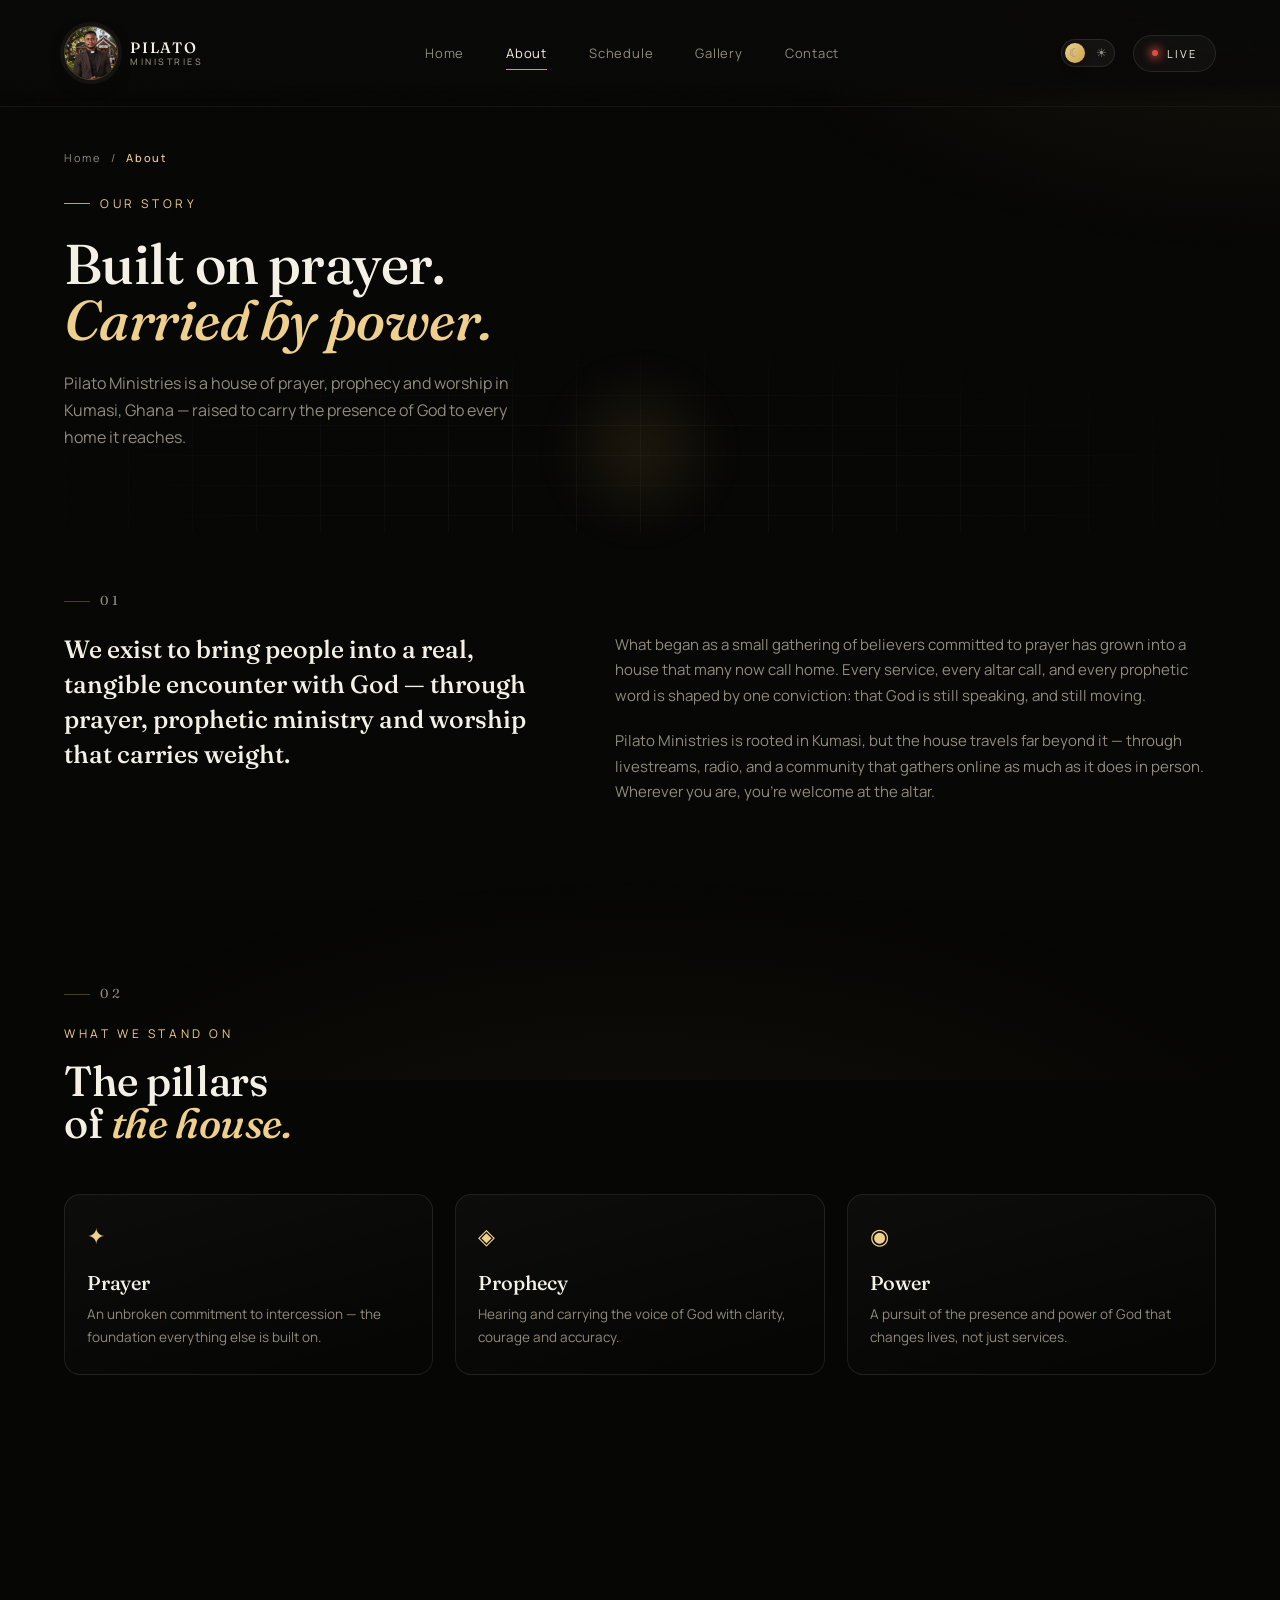
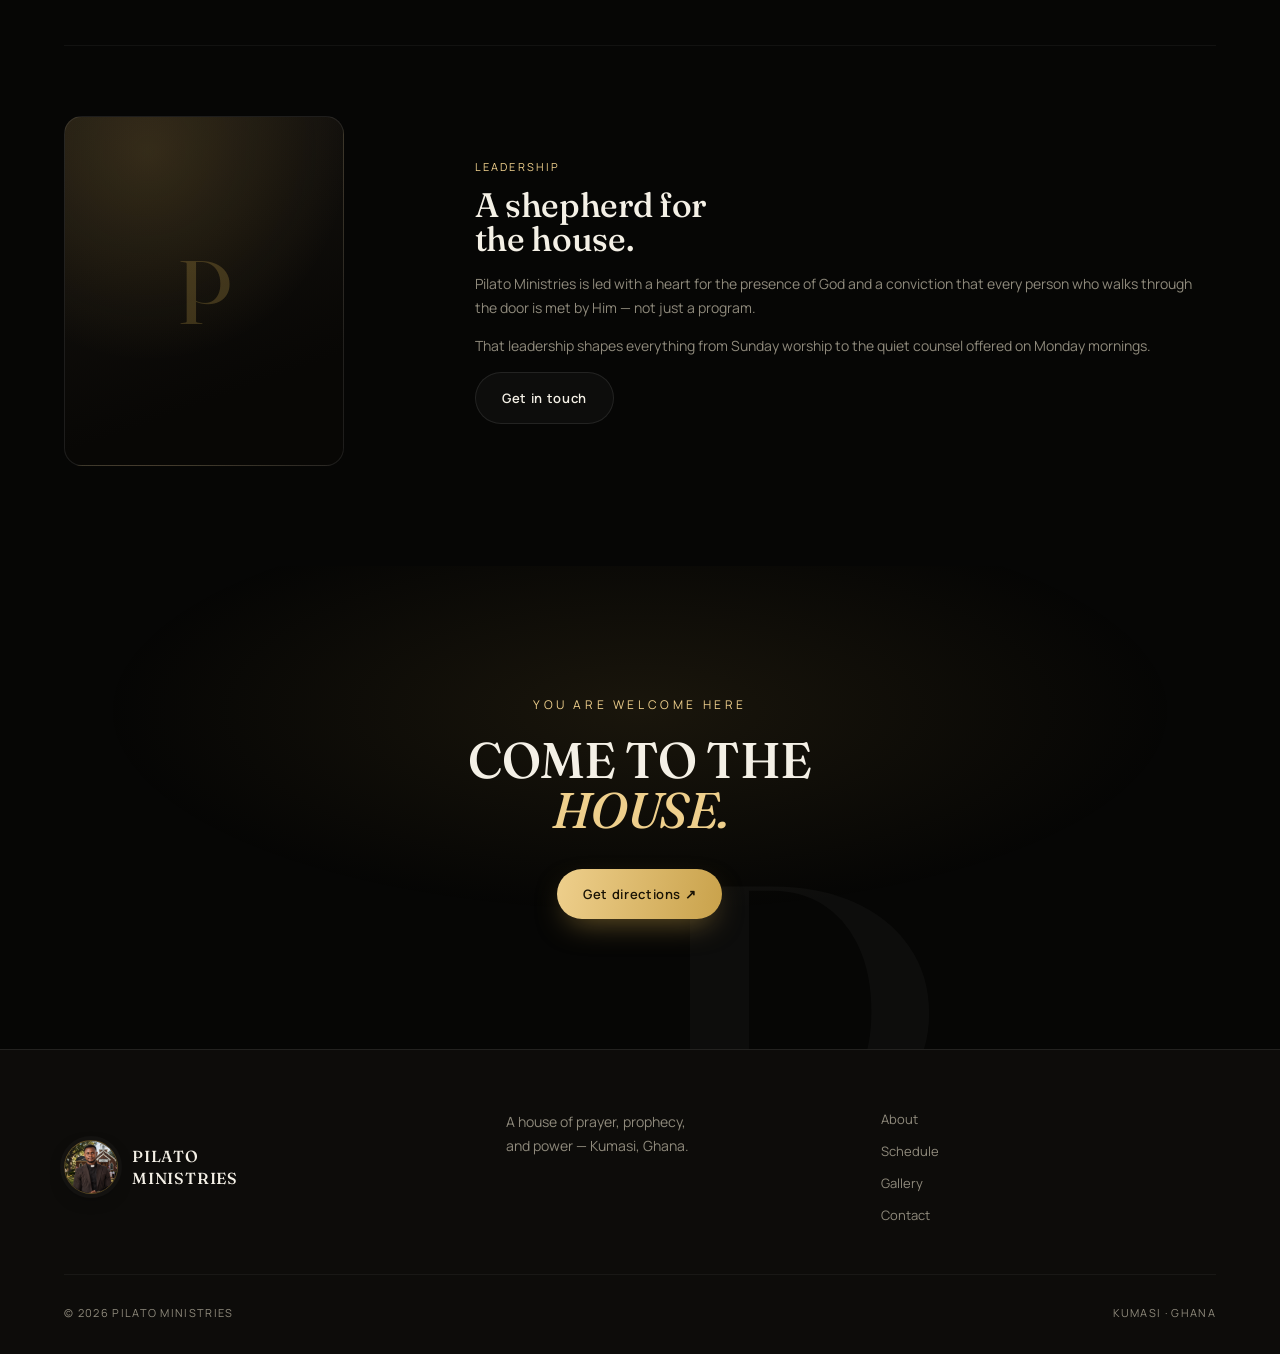
==== commit 7752e4de: "Update ministry location from Accra to Kumasi across all pages." ====
--- a/about.html
+++ b/about.html
@@ -6,6 +6,7 @@
  <title>About — Pilato Ministries</title>
  <script>
  (function () {
+ document.documentElement.classList.add("js");
  try {
  var t = localStorage.getItem("pilato-theme");
  if (t === "light") document.documentElement.setAttribute("data-theme", "light");
@@ -86,7 +87,7 @@
  </h1>
 
  <p>
- Pilato Ministries is a house of prayer, prophecy and worship in Accra,
+ Pilato Ministries is a house of prayer, prophecy and worship in Kumasi,
  Ghana — raised to carry the presence of God to every home it reaches.
  </p>
 
@@ -115,7 +116,7 @@
  still speaking, and still moving.
  </p>
  <p>
- Pilato Ministries is rooted in Accra, but the house travels far beyond
+ Pilato Ministries is rooted in Kumasi, but the house travels far beyond
  it — through livestreams, radio, and a community that gathers online as
  much as it does in person. Wherever you are, you're welcome at the
  altar.
@@ -221,7 +222,7 @@
 
  <p>
  A house of prayer, prophecy,<br>
- and power — Accra, Ghana.
+ and power — Kumasi, Ghana.
  </p>
 
  <div class="footer-links">
@@ -235,7 +236,7 @@
 
  <div class="footer-bottom">
  <span>© 2026 PILATO MINISTRIES</span>
- <span>ACCRA · GHANA</span>
+ <span>KUMASI · GHANA</span>
  </div>
 
  </footer>
--- a/styles.css
+++ b/styles.css
@@ -89,7 +89,10 @@
 
 .noise {
   position: fixed;
-  inset: 0;
+  top: 0;
+  right: 0;
+  bottom: 0;
+  left: 0;
   z-index: 999;
   pointer-events: none;
   opacity: .05;
@@ -102,7 +105,10 @@
 body::before {
   content: "";
   position: fixed;
-  inset: -20%;
+  top: -20%;
+  right: -20%;
+  bottom: -20%;
+  left: -20%;
   z-index: 0;
   pointer-events: none;
   background:
@@ -139,11 +145,12 @@
 .nav {
   position: fixed;
   top: 0; left: 0; right: 0;
-  z-index: 500;
+  z-index: 650;
   display: flex;
   align-items: center;
   justify-content: space-between;
   padding: 26px 5vw;
+  -webkit-backdrop-filter: blur(16px) saturate(140%);
   backdrop-filter: blur(16px) saturate(140%);
   background: linear-gradient(to bottom, var(--scrim) 80%, transparent);
   border-bottom: 1px solid var(--line-soft);
@@ -246,6 +253,8 @@
   display: flex;
   align-items: center;
   gap: 18px;
+  position: relative;
+  z-index: 700;
 }
 
 .menu-toggle {
@@ -276,7 +285,10 @@
 
 .nav-scrim {
   position: fixed;
-  inset: 0;
+  top: 0;
+  right: 0;
+  bottom: 0;
+  left: 0;
   z-index: 550;
   background: rgba(0, 0, 0, .5);
   opacity: 0;
@@ -286,7 +298,15 @@
 
 .nav-scrim.active { opacity: 1; pointer-events: auto; }
 
-body.no-scroll { overflow: hidden; }
+body.no-scroll,
+html.no-scroll {
+  overflow: hidden;
+  height: 100%;
+}
+
+@media (hover: none) {
+  .cursor-glow { display: none; }
+}
 
 .theme-toggle {
   position: relative;
@@ -348,7 +368,10 @@
 
 .hero-bg {
   position: absolute;
-  inset: 0;
+  top: 0;
+  right: 0;
+  bottom: 0;
+  left: 0;
   z-index: 0;
   overflow: hidden;
 }
@@ -364,7 +387,10 @@
 .hero-bg::after {
   content: "";
   position: absolute;
-  inset: 0;
+  top: 0;
+  right: 0;
+  bottom: 0;
+  left: 0;
   background:
     linear-gradient(100deg, #060605 0%, rgba(6, 6, 5, .78) 35%, rgba(6, 6, 5, .35) 62%, #060605 100%),
     linear-gradient(to top, #060605 0%, transparent 30%, transparent 70%, rgba(6, 6, 5, .6) 100%);
@@ -372,12 +398,16 @@
 
 .hero .hero-grid {
   position: absolute;
-  inset: -10% -10% -40%;
+  top: -10%;
+  right: -10%;
+  bottom: -40%;
+  left: -10%;
   background-image:
     linear-gradient(var(--line-soft) 1px, transparent 1px),
     linear-gradient(90deg, var(--line-soft) 1px, transparent 1px);
   background-size: 64px 64px;
   transform: rotateX(62deg) translateZ(-200px);
+  -webkit-mask-image: radial-gradient(60% 55% at 50% 40%, black 25%, transparent 78%);
   mask-image: radial-gradient(60% 55% at 50% 40%, black 25%, transparent 78%);
   z-index: 0;
   opacity: .5;
@@ -385,12 +415,16 @@
 
 .page-hero .hero-grid {
   position: absolute;
-  inset: -10% -10% -40%;
+  top: -10%;
+  right: -10%;
+  bottom: -40%;
+  left: -10%;
   background-image:
     linear-gradient(var(--line-soft) 1px, transparent 1px),
     linear-gradient(90deg, var(--line-soft) 1px, transparent 1px);
   background-size: 64px 64px;
   transform: rotateX(62deg) translateZ(-200px);
+  -webkit-mask-image: radial-gradient(60% 55% at 50% 40%, black 25%, transparent 78%);
   mask-image: radial-gradient(60% 55% at 50% 40%, black 25%, transparent 78%);
   z-index: 0;
 }
@@ -513,15 +547,24 @@
 
 .orbit {
   position: absolute;
-  inset: 0;
+  top: 0;
+  right: 0;
+  bottom: 0;
+  left: 0;
   border-radius: 50%;
   border: 1px solid var(--line);
   transform-style: preserve-3d;
 }
 
 .orbit-one   { animation: spin 22s linear infinite; transform: rotateX(72deg) rotateZ(0deg); }
-.orbit-two   { inset: 40px; animation: spin 30s linear infinite reverse; transform: rotateX(72deg) rotateY(30deg); border-color: var(--gold-dim); }
-.orbit-three { inset: 80px; animation: spin 40s linear infinite; transform: rotateX(72deg) rotateY(-40deg); }
+.orbit-two   { top: 40px;
+  right: 40px;
+  bottom: 40px;
+  left: 40px; animation: spin 30s linear infinite reverse; transform: rotateX(72deg) rotateY(30deg); border-color: var(--gold-dim); }
+.orbit-three { top: 80px;
+  right: 80px;
+  bottom: 80px;
+  left: 80px; animation: spin 40s linear infinite; transform: rotateX(72deg) rotateY(-40deg); }
 
 @keyframes spin {
   from { transform: rotateX(72deg) rotateZ(0deg); }
@@ -530,7 +573,10 @@
 
 .holy-orb {
   position: absolute;
-  inset: 130px;
+  top: 130px;
+  right: 130px;
+  bottom: 130px;
+  left: 130px;
   border-radius: 50%;
   background:
     radial-gradient(circle at 32% 28%, rgba(255, 245, 220, .9), transparent 45%),
@@ -561,7 +607,10 @@
 
 .orb-inner {
   position: absolute;
-  inset: 0;
+  top: 0;
+  right: 0;
+  bottom: 0;
+  left: 0;
   border-radius: 50%;
   overflow: hidden;
   display: grid;
@@ -574,7 +623,10 @@
 
 .orb-inner img {
   position: absolute;
-  inset: 0;
+  top: 0;
+  right: 0;
+  bottom: 0;
+  left: 0;
   width: 100%;
   height: 100%;
   object-fit: cover;
@@ -585,7 +637,10 @@
 .orb-inner::after {
   content: "";
   position: absolute;
-  inset: 0;
+  top: 0;
+  right: 0;
+  bottom: 0;
+  left: 0;
   border-radius: 50%;
   box-shadow:
     inset 0 0 50px rgba(0, 0, 0, .55),
@@ -609,6 +664,7 @@
   letter-spacing: .18em;
   color: var(--cream);
   background: var(--chip-bg);
+  -webkit-backdrop-filter: blur(8px);
   backdrop-filter: blur(8px);
   transform: translateZ(60px);
 }
@@ -645,7 +701,10 @@
 .scroll-line::after {
   content: "";
   position: absolute;
-  inset: 0;
+  top: 0;
+  right: 0;
+  bottom: 0;
+  left: 0;
   background: var(--on-image-gold);
   animation: travel 2.4s ease-in-out infinite;
 }
@@ -737,7 +796,10 @@
 
 .screen-glow {
   position: absolute;
-  inset: 0;
+  top: 0;
+  right: 0;
+  bottom: 0;
+  left: 0;
   background: radial-gradient(60% 60% at 70% 20%, rgba(201, 162, 75, .22), transparent 70%);
   pointer-events: none;
 }
@@ -777,6 +839,7 @@
   font-size: 26px;
   border: 1px solid var(--line);
   background: var(--surface-glass);
+  -webkit-backdrop-filter: blur(6px);
   backdrop-filter: blur(6px);
   cursor: pointer;
   transition: transform .4s var(--ease), background .4s var(--ease), border-color .4s var(--ease);
@@ -785,7 +848,10 @@
 .play::before {
   content: "";
   position: absolute;
-  inset: -14px;
+  top: -14px;
+  right: -14px;
+  bottom: -14px;
+  left: -14px;
   border-radius: 50%;
   border: 1px solid var(--gold-dim);
   animation: ring 2.2s ease-out infinite;
@@ -1167,11 +1233,15 @@
   will-change: transform;
 }
 
-.section-heading,
-.live-stage,
-.service-card,
-.channel,
-.final-section > * {
+/* Only hide these for the reveal animation once we know JS is actually
+   running (html.js is added synchronously in <head>). If JS fails to
+   load/execute for any reason, content stays visible and clickable
+   instead of being stuck at opacity: 0. */
+html.js .section-heading,
+html.js .live-stage,
+html.js .service-card,
+html.js .channel,
+html.js .final-section > * {
   opacity: 0;
   transform: translateY(35px);
   transition: opacity .9s var(--ease), transform .9s var(--ease);
@@ -1203,6 +1273,7 @@
   border-radius: 100px;
   border: 1px solid var(--gold-dim);
   background: var(--chip-bg);
+  -webkit-backdrop-filter: blur(10px);
   backdrop-filter: blur(10px);
   color: var(--cream);
   font-size: 13px;
@@ -1433,7 +1504,10 @@
 
 .gallery-tile img {
   position: absolute;
-  inset: 0;
+  top: 0;
+  right: 0;
+  bottom: 0;
+  left: 0;
   width: 100%;
   height: 100%;
   object-fit: cover;
@@ -1445,7 +1519,10 @@
 .gallery-tile::before {
   content: "";
   position: absolute;
-  inset: 0;
+  top: 0;
+  right: 0;
+  bottom: 0;
+  left: 0;
   background:
     radial-gradient(70% 60% at 30% 20%, rgba(201,162,75,.16), transparent 65%),
     linear-gradient(to top, rgba(0,0,0,.55), transparent 55%);
@@ -1495,7 +1572,10 @@
 
 .video-tile video {
   position: absolute;
-  inset: 0;
+  top: 0;
+  right: 0;
+  bottom: 0;
+  left: 0;
   width: 100%;
   height: 100%;
   object-fit: cover;
@@ -1503,7 +1583,10 @@
 
 .video-overlay {
   position: absolute;
-  inset: 0;
+  top: 0;
+  right: 0;
+  bottom: 0;
+  left: 0;
   z-index: 2;
   display: flex;
   align-items: center;
@@ -1520,6 +1603,7 @@
   border-radius: 50%;
   border: 1px solid rgba(255, 255, 255, .5);
   background: rgba(13, 12, 10, .55);
+  -webkit-backdrop-filter: blur(6px);
   backdrop-filter: blur(6px);
   color: #fff;
   font-size: 15px;
@@ -1635,7 +1719,7 @@
 .field input,
 .field textarea {
   font-family: var(--sans);
-  font-size: 14px;
+  font-size: 16px;
   color: var(--cream);
   background: var(--surface-glass);
   border: 1px solid var(--line);
@@ -1722,8 +1806,13 @@
   .orb-scene { display: none; }
   .hero-copy { max-width: 100%; }
   .hero { min-height: 92vh; }
-  .schedule-row { grid-template-columns: 50px 1fr; grid-template-areas: "sym title" "sym day" "sym time" "sym link"; row-gap: 10px; }
-  .schedule-row .row-day, .schedule-row .row-time, .schedule-row .row-link { justify-self: start; }
+  .schedule-row {
+    display: flex;
+    flex-direction: column;
+    align-items: flex-start;
+    gap: 8px;
+  }
+  .schedule-row .card-symbol { margin-bottom: 2px; }
   .schedule-note { flex-direction: column; align-items: flex-start; }
   .form-row { grid-template-columns: 1fr; }
   .video-grid { grid-template-columns: repeat(2, 1fr); }
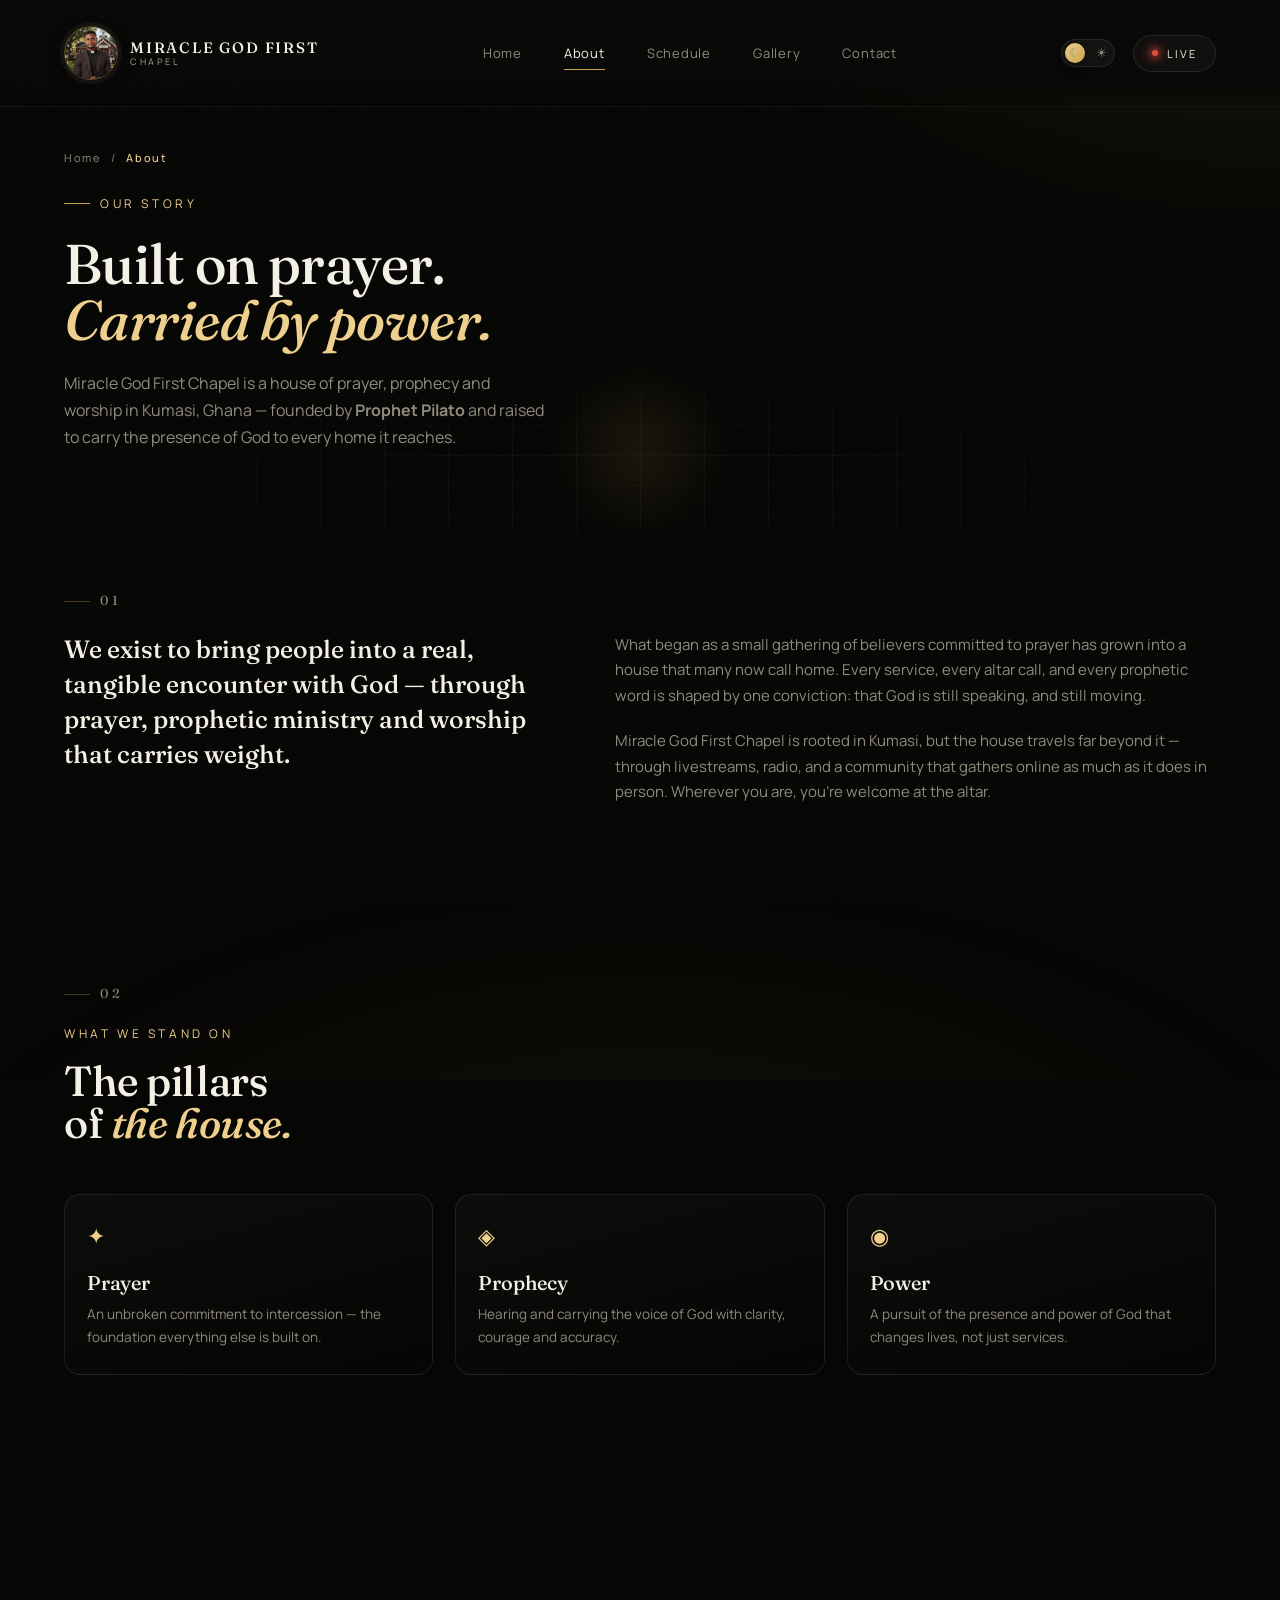
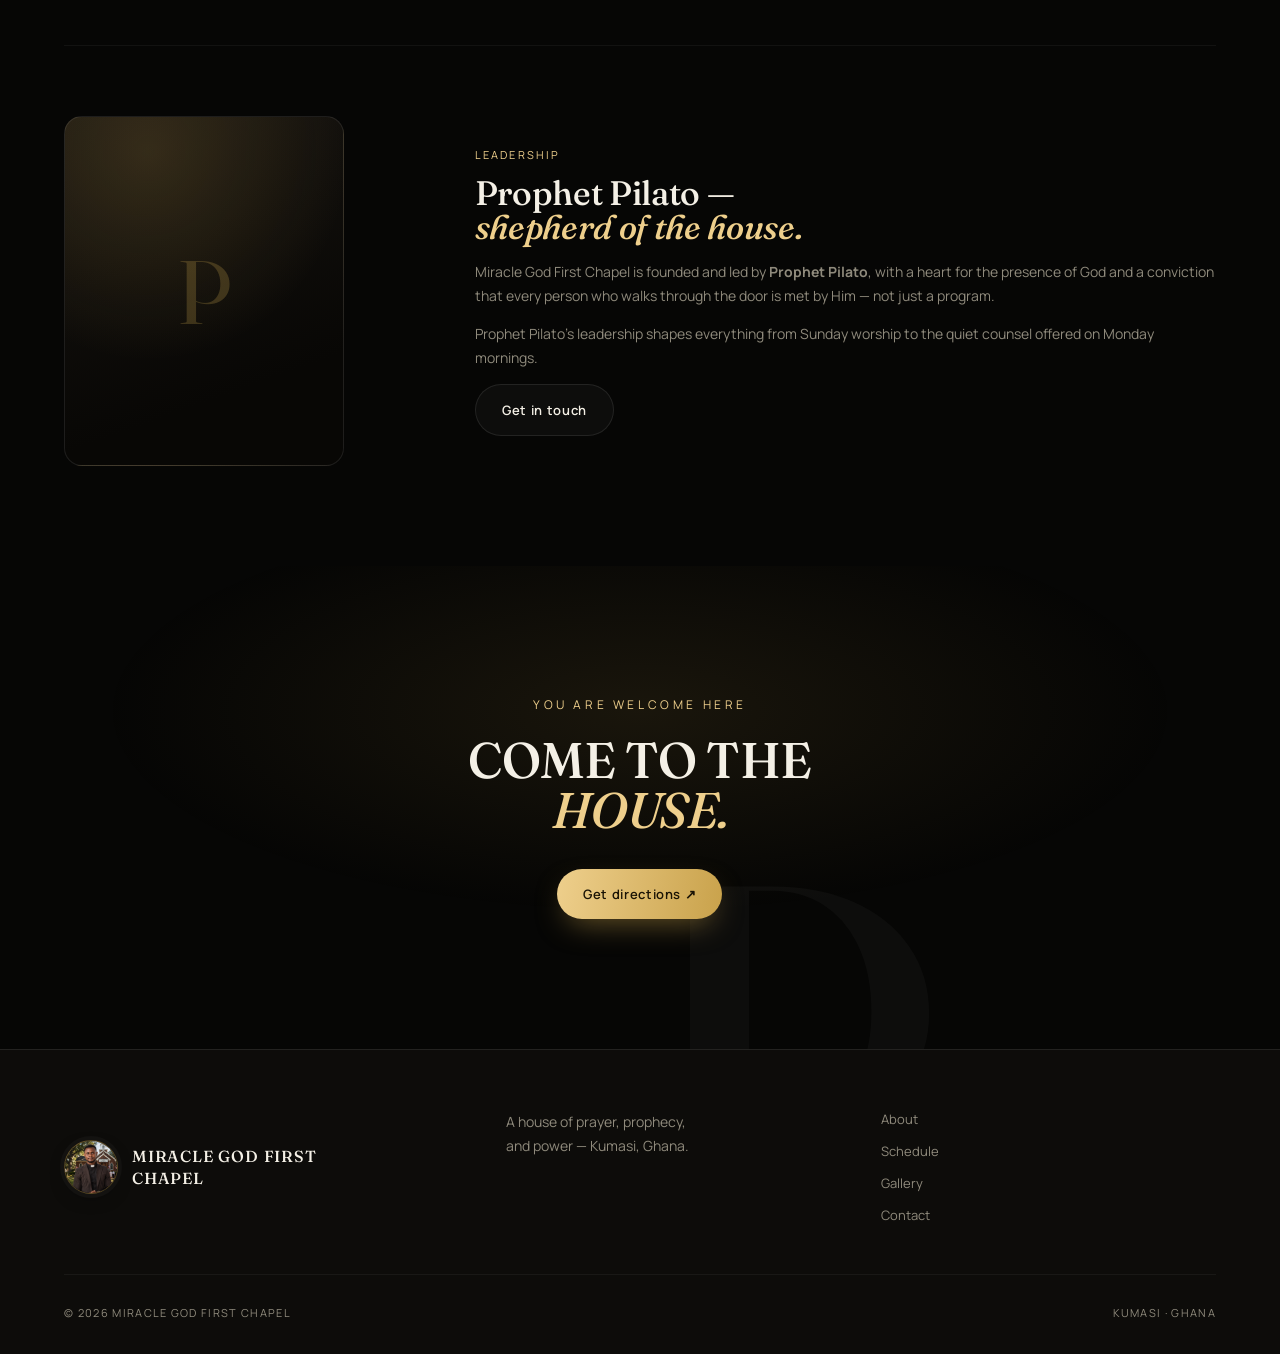
==== commit c8fa10b9: "Update logo header text to Miracle God First Chapel across all pages." ====
--- a/about.html
+++ b/about.html
@@ -3,12 +3,12 @@
 <head>
  <meta charset="UTF-8">
  <meta name="viewport" content="width=device-width, initial-scale=1.0">
- <title>About — Pilato Ministries</title>
+ <title>About — Miracle God First Chapel</title>
  <script>
  (function () {
  document.documentElement.classList.add("js");
  try {
- var t = localStorage.getItem("pilato-theme");
+ var t = localStorage.getItem("mgfc-theme");
  if (t === "light") document.documentElement.setAttribute("data-theme", "light");
  } catch (e) {}
  })();
@@ -28,10 +28,10 @@
  <!-- NAV -->
  <header class="nav">
  <a href="index.html" class="logo">
- <span class="logo-mark"><img src="images/logo.png" alt="Pilato Ministries"></span>
+ <span class="logo-mark"><img src="images/logo.png" alt="Miracle God First Chapel"></span>
  <span>
- PILATO
- <small>MINISTRIES</small>
+ MIRACLE GOD FIRST
+ <small>CHAPEL</small>
  </span>
  </a>
 
@@ -87,8 +87,9 @@
  </h1>
 
  <p>
- Pilato Ministries is a house of prayer, prophecy and worship in Kumasi,
- Ghana — raised to carry the presence of God to every home it reaches.
+ Miracle God First Chapel is a house of prayer, prophecy and worship in Kumasi,
+ Ghana — founded by <strong>Prophet Pilato</strong> and raised to carry
+ the presence of God to every home it reaches.
  </p>
 
  </div>
@@ -116,7 +117,7 @@
  still speaking, and still moving.
  </p>
  <p>
- Pilato Ministries is rooted in Kumasi, but the house travels far beyond
+ Miracle God First Chapel is rooted in Kumasi, but the house travels far beyond
  it — through livestreams, radio, and a community that gathers online as
  much as it does in person. Wherever you are, you're welcome at the
  altar.
@@ -172,15 +173,15 @@
 
  <div class="founder-copy">
  <span class="mini-label">LEADERSHIP</span>
- <h2>A shepherd for<br>the house.</h2>
- <p>
- Pilato Ministries is led with a heart for the presence of God and a
- conviction that every person who walks through the door is met by
- Him — not just a program.
- </p>
- <p>
- That leadership shapes everything from Sunday worship to the quiet
- counsel offered on Monday mornings.
+ <h2>Prophet Pilato —<br><em>shepherd of the house.</em></h2>
+ <p>
+ Miracle God First Chapel is founded and led by <strong>Prophet Pilato</strong>,
+ with a heart for the presence of God and a conviction that every person
+ who walks through the door is met by Him — not just a program.
+ </p>
+ <p>
+ Prophet Pilato's leadership shapes everything from Sunday worship to the
+ quiet counsel offered on Monday mornings.
  </p>
  <a href="contact.html" class="btn secondary">Get in touch</a>
  </div>
@@ -216,8 +217,8 @@
  <div class="footer-top">
 
  <div class="footer-logo">
- <span class="logo-mark"><img src="images/logo.png" alt="Pilato Ministries"></span>
- <strong>PILATO<br>MINISTRIES</strong>
+ <span class="logo-mark"><img src="images/logo.png" alt="Miracle God First Chapel"></span>
+ <strong>MIRACLE GOD FIRST<br>CHAPEL</strong>
  </div>
 
  <p>
@@ -235,7 +236,7 @@
  </div>
 
  <div class="footer-bottom">
- <span>© 2026 PILATO MINISTRIES</span>
+ <span>© 2026 MIRACLE GOD FIRST CHAPEL</span>
  <span>KUMASI · GHANA</span>
  </div>
 
@@ -245,4 +246,4 @@
  <script src="script.js"></script>
 
 </body>
-</html>
+</html>
--- a/styles.css
+++ b/styles.css
@@ -1843,4 +1843,4 @@
   .nav-right { gap: 10px; }
   .nav-live span, .nav-live { font-size: 10px; }
   header.nav nav { width: 84vw; padding: 34px 30px; }
-}
+}
